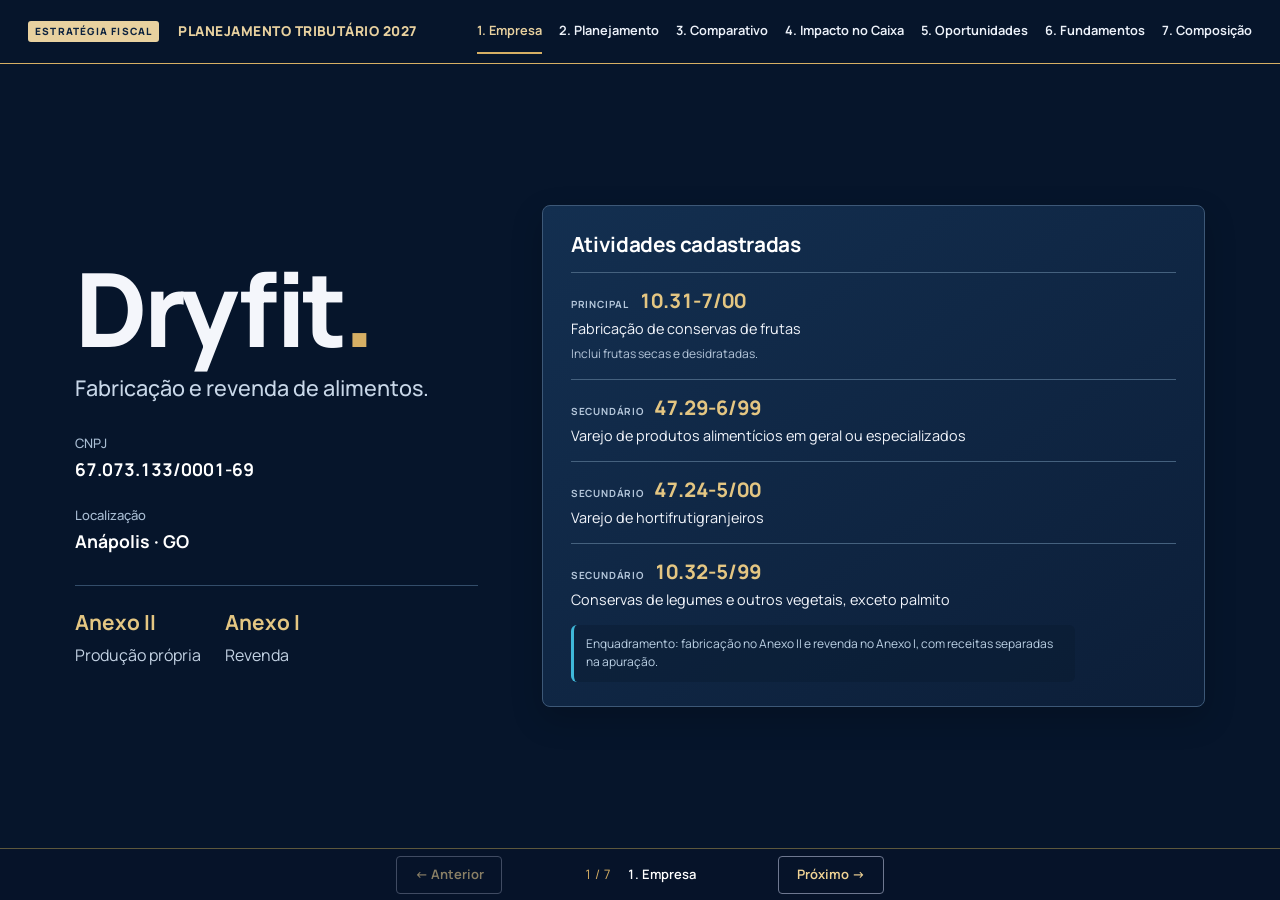
==== index.html @ 086f4b1a "docs: use executive language in Dryfit action plan" ====
<!doctype html>
<html lang="pt-BR">
<head>
<meta charset="utf-8">
<meta name="viewport" content="width=device-width,initial-scale=1">
<meta name="theme-color" content="#081a34">
<link rel="icon" href="data:image/svg+xml,%3Csvg xmlns='http://www.w3.org/2000/svg' viewBox='0 0 32 32'%3E%3Crect width='32' height='32' rx='6' fill='%23081a34'/%3E%3Ctext x='7' y='24' fill='%23dfbb69' font-size='25'%3ED%3C/text%3E%3C/svg%3E">
<title>Planejamento Tributário 2027 · Apresentação Executiva Dryfit</title>
<link rel="stylesheet" href="./assets/css/painel_tributario.css">
<link rel="stylesheet" href="./assets/css/client_final.css">
<script src="./assets/js/three.global.js" defer></script><script src="./assets/js/painel_tributario.js" defer></script><script src="./assets/js/meeting_chart_3d.js" defer></script><script src="./assets/js/client_final.js" defer></script>
</head>
<body data-slide="empresa">

<header class="masthead">
  <a class="brand" href="#empresa">
    <span class="brand-badge">ESTRATÉGIA FISCAL</span>
    <span class="brand-name">PLANEJAMENTO TRIBUTÁRIO 2027</span>
  </a>
  <nav class="section-nav" aria-label="Navegação da apresentação">
    <a href="#empresa" aria-current="page">1. Empresa</a>
    <a href="#atuacao">2. Planejamento</a>
    <a href="#tributacao">3. Comparativo</a>
    <a href="#alternativas">4. Impacto no Caixa</a>
    <a href="#oportunidades">5. Oportunidades</a>
    <a href="#legislacao">6. Fundamentos</a>
    <a href="#tributos">7. Composição</a>
  </nav>
</header>

<main class="page-width">

  <!-- SLIDE 1: EMPRESA E CNAES -->
  <section id="empresa" class="presentation-slide company-slide" data-slide><div class="company-identity"><h1 class="companywordmark">Dryfit<span>.</span></h1><p class="company-description">Fabricação e revenda de alimentos.</p><div class="company-data"><div><span>CNPJ</span><strong>67.073.133/0001-69</strong></div><div><span>Localização</span><strong>Anápolis · GO</strong></div></div><div class="company-annexes"><div><strong>Anexo II</strong><span>Produção própria</span></div><div><strong>Anexo I</strong><span>Revenda</span></div></div></div><div class="company-cnae"><h2>Atividades cadastradas</h2><div class="registered-cnae"><span>PRINCIPAL</span><strong>10.31-7/00</strong><p>Fabricação de conservas de frutas</p><small>Inclui frutas secas e desidratadas.</small></div><div class="registered-cnae"><span>SECUNDÁRIO</span><strong>47.29-6/99</strong><p>Varejo de produtos alimentícios em geral ou especializados</p></div><div class="registered-cnae"><span>SECUNDÁRIO</span><strong>47.24-5/00</strong><p>Varejo de hortifrutigranjeiros</p></div><div class="registered-cnae"><span>SECUNDÁRIO</span><strong>10.32-5/99</strong><p>Conservas de legumes e outros vegetais, exceto palmito</p></div><p class="cnae-note">Enquadramento: fabricação no Anexo II e revenda no Anexo I, com receitas separadas na apuração.</p></div></section>

  <!-- SLIDE 2: ESTRATÉGIA E PLANO DE AÇÃO -->
  <section id="atuacao" data-slide class="presentation-slide section-block" hidden>
    <div class="section-heading">
      <h2>Plano tributário da Dryfit para 2027</h2>
      <p><strong>Simples tradicional: regime definido para a Dryfit.</strong> Menor saída de caixa no cenário atual, com os impostos pagos em uma única guia.</p>
    </div>
    <div class="work-plan">
      <article>
        <span class="step-num">ETAPA 1</span>
        <h3>Cadastro fiscal dos produtos</h3>
        <p>Configurar os produtos por <strong>NCM, composição e origem</strong>. Distinguir produção própria e revenda para aplicar a tributação correspondente a cada operação.</p>
      </article>

      <article>
        <span class="step-num">ETAPA 2</span>
        <h3>Documentação e apuração</h3>
        <p>Emitir <strong>notas fiscais de entrada e saída</strong>, conferir receitas e apurar os impostos no Simples tradicional, com fabricação e revenda tratadas separadamente.</p>
      </article>

      <article>
        <span class="step-num">ETAPA 3</span>
        <h3>Benefício na produção própria</h3>
        <p>Aplicar a <strong>isenção de DIFAL</strong> às aquisições interestaduais de matérias-primas destinadas à produção própria.</p>
      </article>
    </div>
    <div class="plan-forecast" aria-label="Referência de recolhimento para 2027">
      <div><span>Receita mensal de referência</span><strong id="planRevenue">R$ 3.000,00</strong></div>
      <div><span>Imposto mensal da revenda</span><strong id="planRetail">R$ 120,00</strong></div>
      <div><span>Imposto mensal da produção</span><strong id="planProduction">R$ 135,00</strong></div>
    </div>
  </section>

  <!-- SLIDE 3: COMPARATIVO DE RECOLHIMENTO -->
  <div class="page-title" hidden>
    <h1>Quanto a empresa recolhe por mês</h1>
    <p>Planejamento 2027 · fabricação e revenda · Anápolis / GO</p>
    <div class="company-meta">
      <span>CNPJ 67.073.133/0001-69</span>
      <span id="annexContext">Produção própria · Anexo II</span>
      <span>Revenda Varejo: Anexo I (4,00%)</span>
    </div>
  </div>

  <section id="tributacao" data-slide class="presentation-slide decision-stage" aria-label="Comparativo executivo de tributos" hidden>
    <aside class="controls">
      <div class="field">
        <label for="monthly">Receita mensal de referência</label>
        <output class="control-value" id="monthValue" for="monthly">R$ 3.000,00</output>
        <input id="monthly" type="range" min="3000" max="20000" step="500" value="3000">
        <div class="range-labels"><span>R$ 3 mil</span><span>R$ 15 mil</span><span>R$ 20 mil</span></div>
      </div>

      <div class="field activity-choice">
        <span class="field-label">Atividade da receita</span>
        <div class="segmented" role="group" aria-label="Enquadramento da mercadoria">
          <button type="button" id="activityAnnex2" aria-pressed="true">Produção própria · II</button>
          <button type="button" id="activityAnnex1" aria-pressed="false">Revenda · I</button>
        </div>
        <p class="hint" id="activityHint">Produção própria no CNAE 1031-7/00 (4,5%). Revenda com CNAEs de comércio · Anexo I.</p>
      </div>

      <div class="field product-choice">
        <span class="field-label">Frutas secas elegíveis</span>
        <div class="product-benefit-fixed"><strong>Redução de 60%</strong><span>Aplicada ao IBS/CBS por fora</span></div>
        <div class="segmented" role="group" aria-label="Tratamento fiscal dos produtos na reforma tributária" hidden>
          <button type="button" id="standardProduct" aria-pressed="false">Geral (11,3%)</button>
          <button type="button" id="foodProduct" aria-pressed="true">Redução 60%</button>
          <button type="button" id="zeroProduct" aria-pressed="false">Alíquota zero</button>
        </div>
        <p class="benefit-scope">Tratamento das frutas secas no cenário com IBS/CBS por fora.</p>
      </div>

      <button type="button" id="productsToggle" class="products-button" aria-haspopup="dialog">Produtos e NCMs analisados</button>

      <details class="history">
        <summary>Ajustar base acumulada (RBT12)</summary>
        <div class="segmented" role="group" aria-label="Base da receita acumulada">
          <button type="button" id="stable" aria-pressed="true">Receita constante</button>
          <button type="button" id="custom" aria-pressed="false">Informar RBT12</button>
        </div>
        <div id="rbtWrap" class="field" hidden>
          <label for="rbt">Receita acumulada em 12 meses</label>
          <output class="control-value" id="rbtValue" for="rbt">R$ 36.000,00</output>
          <input id="rbt" type="range" min="1000" max="360000" step="1000" value="36000">
        </div>
      </details>

      <button type="button" id="reset" class="reset-button">Voltar ao cenário inicial</button>
      <div id="inputError" role="alert" hidden></div>
    </aside>

    <div class="comparison-stage">
      <div class="comparison-heading">
        <h2>Simples tradicional e IBS/CBS por fora</h2>
        <div class="chart-credit-control">
          <label for="productCredit">Crédito estimado de IBS/CBS <output id="productCreditValue" for="productCredit" aria-live="polite">0%</output></label>
          <input id="productCredit" type="range" min="0" max="100" step="1" value="0" aria-describedby="productCreditHint">
          <span id="productCreditHint" class="credit-help">Parcela dos débitos coberta por créditos de entrada. Crédito exige nota idônea e liberação fiscal.</span>
        </div>
      </div>

      <!-- Comparação com composição do recolhimento por fora. -->
      <figure class="chart3d" aria-label="Comparação visual dos totais mensais com crédito estimado"><div class="columns"><div class="column-group integral"><div class="column-label"><h3>Simples tradicional</h3></div><div class="bar-space"><div class="tax-column" id="fullBar" style="--bar-height:139.45"><div class="column-total"><strong id="fullTotal">R$ 135,00</strong><span>/ mês</span><span class="column-rate" id="fullRate">4,50%</span></div></div></div><p class="chart-legend">DAS <strong id="fullDASshare">R$ 135,00</strong></p></div><div class="column-group external"><div class="column-label"><h3>IBS/CBS por fora</h3></div><div class="bar-space"><div class="tax-column" id="hybridBar" style="--bar-height:260"><div class="column-total"><strong id="hybridTotal">R$ 251,70</strong><span>/ mês</span><span class="column-rate" id="hybridRate">8,39%</span></div></div></div><p class="chart-legend"><span>DAS remanescente <strong id="hybridBase">R$ 116,10</strong></span><span>IBS/CBS líquido <strong id="hybridRegular">R$ 135,60</strong></span><span>Créditos estimados <strong id="productCreditAmount">R$ 0,00</strong></span></p></div></div><div class="chart-floor" aria-hidden="true"></div><figcaption class="estimate-note" id="scenarioLabel">Estimativa · créditos estimados: 0% · benefício só por fora</figcaption></figure>

      <div class="decision-message">
        <h3 id="decisionTitle">Impacto direto no caixa</h3>
        <p id="decisionText">Comparação de recolhimento sob os mesmos parâmetros de receita.</p>
        <strong id="monthlyGap">Diferença no pagamento: +R$ 116,70 / mês</strong>
      </div>

      <div class="tax-detail">
        <div>
          <span>CBS líquida</span>
          <strong id="cbsApplied">4,48%</strong>
          <small id="cbsAmount">R$ 134,40 / mês</small>
        </div>
        <div>
          <span>IBS líquida</span>
          <strong id="ibsApplied">0,04%</strong>
          <small id="ibsAmount">R$ 1,20 / mês</small>
        </div>
        <div>
          <span>Produto no híbrido</span>
          <strong id="reductionValue">Redução de 60%</strong>
          <small id="benefitProductHint">Frutas secas sem adição de açúcar</small>
        </div>
      </div>
      <p class="estimate-note">O controle simula créditos somente no IBS/CBS do regime regular; ele não altera o DAS do Simples tradicional.</p>
    </div>
  </section>

  <p id="statusText" class="sr-only" role="status" aria-live="polite"></p>

  <!-- SLIDE 4: IMPACTO NO CAIXA -->
  <section id="alternativas" data-slide class="presentation-slide section-block" hidden>
    <div class="section-heading">
      <h2>Efeito mensal no caixa</h2>
      <p><span id="comparisonScenario">Produção · Anexo II · Redução de 60%</span><br>Créditos conforme o percentual selecionado no comparativo.</p>
    </div>
    <div class="table-scroll" tabindex="0" role="region" aria-label="Tabela de faturamento e desembolso">
      <table class="comparison-table">
        <thead>
          <tr>
            <th scope="col">Receita Mensal</th>
            <th scope="col">Simples tradicional</th>
            <th scope="col">IBS/CBS por Fora</th>
            <th scope="col">Diferença Mensal</th>
            <th scope="col">Alíquota Efetiva Integral</th>
            <th scope="col">Alíquota Efetiva por Fora</th>
          </tr>
        </thead>
        <tbody id="comparisonRows"></tbody>
      </table>
    </div>
    <div class="regime-grid">
      <article>
        <h3>B2C · venda ao consumidor final</h3>
        <p>O preço de venda e a margem consideram os tributos reunidos no DAS, conforme a atividade e a faixa de faturamento.</p>
      </article>
      <article>
        <h3>B2B · venda a empresas</h3>
        <p>Clientes no regime regular <strong>podem aproveitar crédito de IBS/CBS nas compras da Dryfit</strong>, limitado ao valor desses tributos devido no Simples. LC 214/2025, art. 47, § 9º, II.</p>
      </article>
      <article>
        <h3>Documentos e recebimentos</h3>
        <p>As notas de compra e venda sustentam o cálculo dos impostos. O acompanhamento dos pagamentos mantém o controle do caixa.</p>
      </article>
    </div>
  </section>

  <!-- SLIDE 5: OPORTUNIDADES -->
  <section id="oportunidades" data-slide class="presentation-slide section-block" hidden>
    <div class="section-heading"><h2>Oportunidades na reforma tributária</h2><p>Redução de 60%, alíquota zero e créditos de IBS/CBS por produto.</p></div>
    <div class="opportunity-list">
      <article><div><h3>Maçã, damasco e ameixa secos</h3><span class="status">Redução de 60% · IBS/CBS</span></div><p>NCM 0813.30.00, 0813.10.00 e 0813.20.10/20, sem açúcar ou edulcorantes. No cenário regular de 2027: <strong>CBS estimada de 4,48% + IBS de 0,04%</strong>. Fundamento: Anexo VII, item 14.</p></article>
      <article><div><h3>Coco dessecado</h3><span class="status">Alíquota zero · IBS/CBS</span></div><p>NCM 0801.11.00: <strong>CBS de 0% + IBS de 0%</strong> no regime regular, pela previsão do Anexo XV, item 6. O DAS remanescente é devido no modelo por fora.</p></article>
      <article><div><h3>Créditos nas compras</h3><span class="status">Regime regular · notas fiscais</span></div><p>As notas fiscais das compras comprovam os créditos que podem reduzir IBS/CBS no regime regular, conforme as regras de aproveitamento.</p></article>
      <article><div><h3>Aplicação ao planejamento</h3><span class="status">Simples tradicional · decisão atual</span></div><p>As oportunidades acima estão demonstradas no comparativo com IBS/CBS por fora. As frutas secas e o coco analisados não têm monofasia de IBS/CBS. <strong>A Dryfit seguirá no Simples tradicional.</strong></p></article>
    </div>
    <button type="button" class="source-button" data-open-products>Consultar produtos e enquadramento</button>
  </section>

  <!-- SLIDE 6: FUNDAMENTO LEGAL -->
  <section id="legislacao" class="presentation-slide section-block legal-slide" data-slide hidden>
    <div class="section-heading"><h2>Fundamentos do planejamento</h2><p>Legislação e orientações oficiais consultadas em 12/11/2026.</p></div>
    <div class="legal-grid">
      <article><span class="law-label">Regime definido</span><h3>Simples tradicional</h3><p>Produção própria no Anexo II e revenda no Anexo I. Receitas segregadas e faixa determinada pelo faturamento acumulado.</p><strong>Recolhimento unificado no DAS</strong><a href="https://legis.senado.gov.br/norma/40180341/publicacao/40181429" target="_blank" rel="noopener noreferrer">LC 123/2006 e LC 214/2025 · art. 41</a></article>
      <article><span class="law-label">IBS/CBS por produto</span><h3>Frutas secas e coco dessecado</h3><p>Redução de 60% para frutas secas elegíveis e alíquota zero para coco dessecado. Aplicação no regime regular de IBS/CBS.</p><strong>Benefícios por NCM e composição</strong><a href="https://legis.senado.gov.br/norma/40180341/publicacao/40180967" target="_blank" rel="noopener noreferrer">LC 214 · Anexo VII</a><a href="https://legis.senado.gov.br/norma/40180341/publicacao/40181038" target="_blank" rel="noopener noreferrer">LC 214 · Anexo XV</a></article>
      <article><span class="law-label">ICMS no Simples · Goiás</span><h3>Tributação das vendas</h3><p>A isenção geral de hortifrutícolas não é aplicável à parcela do ICMS no DAS. Os NCMs analisados não constam da lista vigente de ST por produto.</p><strong>Manter o ICMS no DAS</strong><a href="https://orientacaotributaria.economia.go.gov.br/spo-web/perguntasfrequentes/perguntafrequente/20872" target="_blank" rel="noopener noreferrer">Economia/GO · orientação 20872</a></article>
      <article><span class="law-label">Compras interestaduais · Goiás</span><h3>Dispensa e isenção do DIFAL-SN</h3><p>Dispensa na faixa de receita analisada. Isenção para matéria-prima empregada na fabricação, nos termos da norma estadual.</p><strong>Redução do custo de entrada</strong><a href="https://appasp.economia.go.gov.br/legislacao/arquivos/Rcte/Anexos/ANEXO_20_DA_APURACAO_E_DO_PAGAMENTO_DO_ICMS_DIFAL_SN.htm" target="_blank" rel="noopener noreferrer">RCTE/GO · Anexo XX, art. 2º, IV</a><a href="https://appasp.economia.go.gov.br/legislacao/arquivos/Decretos/D_10611.htm" target="_blank" rel="noopener noreferrer">Anexo IX · art. 6º, CXXIV</a></article>
    </div>
    <button type="button" id="legalToggle" class="source-button">Consultar parecer e memória de cálculo</button>
  </section>
<!-- SLIDE 7: COMPOSIÇÃO DOS TRIBUTOS -->
  <section id="tributos" class="presentation-slide section-block" data-slide hidden>
    <div class="section-heading">
      <h2>Composição dos Tributos</h2>
      <p><span id="taxTableActivityRef">Produção · Anexo II</span> · receita <span id="taxTableMonthRef">R$ 3.000,00</span>.</p>
    </div>
    <div class="table-scroll">
      <table class="tax-table">
        <thead>
          <tr>
            <th scope="col">Tributo</th>
            <th scope="col">Simples tradicional<br>Alíquota Efetiva</th>
            <th scope="col">Valor no DAS</th>
            <th scope="col">IBS/CBS por Fora<br>Alíquota Efetiva</th>
            <th scope="col">Valor Recolhido</th>
            <th scope="col">Forma de Recolhimento</th>
          </tr>
        </thead>
        <tbody id="taxRows"></tbody>
        <tfoot>
          <tr>
            <th>Total Mensal</th>
            <td id="taxFullRate"></td>
            <td id="taxFullAmount"></td>
            <td id="taxHybridRate"></td>
            <td id="taxHybridAmount"></td>
            <td>DAS único / DAS e apuração regular</td>
          </tr>
        </tfoot>
      </table>
    </div>
    <div class="tax-explanation">
      <p><strong>Simples tradicional:</strong> recolhimento dos tributos da atividade no DAS, com a composição prevista no anexo correspondente.</p>
      <p><strong>IBS/CBS por fora:</strong> DAS remanescente somado ao IBS/CBS após o tratamento do produto e os créditos selecionados.</p>
    </div>
  </section>

  </main>

<!-- DIALOGS -->
<dialog id="legalDialog" class="products-dialog" aria-labelledby="legalTitle">
  <div class="dialog-heading">
    <h2 id="legalTitle">Parecer técnico e memória de cálculo</h2>
    <button type="button" id="closeLegal">Fechar</button>
  </div>
  <div class="detail-content">
    <p>Simulação elaborada sob a legislação vigente (LC 123/2006 e LC 214/2025) para o ano de 2027.</p>
    <p><strong>Produção e revenda:</strong> Anexo II e Anexo I, respectivamente. Alíquotas iniciais 4,5% e 4%; a RBT12 total determina a faixa. O comparativo calcula cada atividade separadamente, com a mesma receita.</p>
    <p><strong>Benefício por produto:</strong> a redução de 60% e a alíquota zero da LC 214 são aplicadas somente aos débitos de IBS/CBS do regime regular por fora. Não reduzem o DAS integral. Fundamento: LC 214, art. 41, §§ 2º e 3º, e <a href="https://www.planalto.gov.br/ccivil_03/leis/lcp/lcp123.htm#art24" target="_blank" rel="noopener noreferrer">LC 123, art. 24, § 1º</a>.</p>
    <p><strong>Monofasia na atividade apresentada:</strong> frutas secas e coco não integram a lista de combustíveis do art. 172 da LC 214/2025. Portanto, não há redução por monofasia de IBS/CBS para esses produtos. NCM e composição definem o tratamento do produto.</p>
    <p><strong>Créditos no regime regular:</strong> exigem compra elegível e nota fiscal idônea. <strong>Mercadoria comprada sem nota fiscal idônea não gera crédito apropriável.</strong> O aproveitamento segue as condições de recolhimento ou compensação do tributo e as exceções previstas no art. 48. Fundamento: LC 214, arts. 47–48.</p>
    <p><strong>Simples tradicional:</strong> a Dryfit não apropria créditos de entrada de IBS/CBS no DAS. Nas suas vendas, o comprador PJ regular pode aproveitar crédito limitado ao IBS/CBS devido no Simples, conforme art. 47, § 9º, II.</p>
    <p><strong>ICMS em Goiás — vendas:</strong> para os NCMs 0813.10.00, 0813.20.10/20, 0813.30.00 e 0801.11.00, as operações usuais de fabricação e revenda analisadas não estão na lista vigente de substituição pelas operações posteriores por produto. RCTE/GO, Anexo VIII, art. 32 e Apêndice II. A antiga lista do Apêndice X vigorou até 30/06/2007 e não fundamenta o enquadramento atual. Cadeias especiais de franquia, marketing direto e operações com outros destinos seguem suas próprias regras.</p>
    <p><strong>ICMS em Goiás — DAS:</strong> a orientação oficial 20872 da Economia/GO informa que a isenção geral para hortifrutícolas não abrange as saídas próprias do optante pelo Simples. Os benefícios gerais não autorizam excluir ICMS do DAS da Dryfit. A análise mantém o componente estadual.</p>
    <p><strong>DIFAL-SN nas entradas:</strong> RCTE/GO, Anexo XX, art. 2º, IV: compras abrangidas pela norma são dispensadas quando a receita acumulada é de até 10% do sublimite aplicável, equivalentes a R$ 360 mil com sublimite de R$ 3,6 milhões. A faixa anualizada apresentada, de R$ 36 mil a R$ 240 mil, está dentro do limite. No início de atividade, aplica-se a regra proporcional do dispositivo. A dispensa não alcança automaticamente compras para uso, consumo ou ativo imobilizado.</p>
    <p><strong>Matéria-prima da fabricação:</strong> Anexo IX, art. 6º, CXXIV: aquisições interestaduais empregadas na fabricação de nova espécie de mercadoria têm isenção do diferencial, observadas as exclusões do próprio dispositivo. Quando houver DIFAL-SN devido nas operações abrangidas, os arts. 3º e 4º do Anexo XX autorizam o cálculo reduzido previsto na norma. O benefício das entradas não altera a composição do DAS das vendas.</p>
    <p><strong>Alíquotas estimadas:</strong> referência CBS de 11,3% estimada pelo TCU, com redução transitória de 0,1 ponto: CBS 11,2% + IBS 0,1%. Com redução de 60%: CBS 4,48% e IBS 0,04%. <a href="https://portal.tcu.gov.br/imprensa/noticias/tcu-calcula-aliquota-de-referencia-de-113-para-novo-tributo-sobre-consumo" target="_blank" rel="noopener noreferrer">Estimativa oficial do TCU</a>.</p>
    <p><strong>Base do comparativo:</strong> receita mensal usada como base ilustrativa dos débitos de IBS/CBS; o controle desconta o percentual estimado de créditos informado. No cenário atual de referência, o crédito é 0%. A apuração fiscal utiliza as bases e os créditos efetivamente comprovados.</p>
    <p><strong>Tabelas 2027–2028:</strong> <a href="https://legis.senado.gov.br/norma/40180341/publicacao/40181079" target="_blank" rel="noopener noreferrer">Anexo I</a> e <a href="https://legis.senado.gov.br/norma/40180341/publicacao/40181111" target="_blank" rel="noopener noreferrer">Anexo II</a>. O comparativo adota receita mensal constante para demonstrar o recolhimento de cada atividade; a regra de início de atividade considera a receita proporcional acumulada.</p>
    <p><strong>Prazo IBS/CBS em 2027:</strong> para o primeiro semestre, a Receita informou opção até 30/10/2026 e cancelamento entre 03/11 e 20/12/2026. O planejamento apresentado mantém IBS/CBS no recolhimento do Simples tradicional. <a href="https://www.gov.br/receitafederal/pt-br/assuntos/noticias/2026/setembro/simples-nacional-2027-entenda-os-novos-prazos-e-faca-sua-escolha-com-consciencia-e-tranquilidade/" target="_blank" rel="noopener noreferrer">Receita Federal · prazos de 2027</a>. A apresentação não formaliza opção tributária.</p>
  </div>
</dialog>

<dialog id="productsDialog" class="products-dialog" aria-labelledby="productsTitle">
  <div class="dialog-heading">
    <div>
      <h2 id="productsTitle">Produtos analisados e classificação fiscal</h2>
      <p>Produtos analisados · tratamentos de IBS/CBS no regime regular.</p>
    </div>
    <button type="button" id="closeProducts">Fechar</button>
  </div>
  <div id="productCatalog" class="product-catalog">
    <article>
      <div>
        <h3>Maçã Desidratada</h3>
        <p>NCM 0813.30.00 · Sem adição de açúcar</p>
      </div>
      <div>
        <span>Redução de 60%</span>
        <strong>CBS 4,48% · IBS 0,04%</strong>
      </div>
      <button type="button" data-benefit="reduced" data-product="Maçã seca sem açúcar">Ver no comparativo</button>
    </article>

    <article>
      <div>
        <h3>Damasco Seco</h3>
        <p>NCM 0813.10.00 · Sem adição de açúcar</p>
      </div>
      <div>
        <span>Redução de 60%</span>
        <strong>CBS 4,48% · IBS 0,04%</strong>
      </div>
      <button type="button" data-benefit="reduced" data-product="Damasco seco sem açúcar">Ver no comparativo</button>
    </article>

    <article>
      <div>
        <h3>Ameixa Seca</h3>
        <p>NCM 0813.20.10 com caroço / 0813.20.20 sem caroço</p>
      </div>
      <div>
        <span>Redução de 60%</span>
        <strong>CBS 4,48% · IBS 0,04%</strong>
      </div>
      <button type="button" data-benefit="reduced" data-product="Ameixa seca sem açúcar">Ver no comparativo</button>
    </article>

    <article class="zero-product">
      <div>
        <h3>Coco Dessecado</h3>
        <p>NCM 0801.11.00 · Sem edulcorantes</p>
      </div>
      <div>
        <span>Alíquota Zero Específica</span>
        <strong>CBS 0,00% · IBS 0,00%</strong>
      </div>
      <p class="zero-info">Alíquota zero de IBS e CBS.</p>
    </article>
  </div>

  <div class="product-conditions">
    <h3>Requisitos para a Redução de 60%:</h3>
    <ul>
      <li>Sem adição de açúcar ou outros edulcorantes; NCM e composição compatíveis com o item 14 do Anexo VII.</li>
      <li>Respeitar as exclusões de nozes, castanhas e frutas não regionais; misturas exigem análise de todos os componentes.</li>
      <li>Benefício na apuração regular de IBS/CBS, após opção pelo modelo por fora. O DAS integral não muda.</li>
    </ul>
  </div>
  <button type="button" id="applyFoodBenefit" class="apply-benefit">Aplicar Redução de 60%</button>
</dialog>

<div class="mobile-summary" aria-label="Resumo do comparativo">
  <div>
    <span>Simples tradicional</span>
    <strong id="mobileFull">R$ 135,00</strong>
  </div>
  <div>
    <span>IBS/CBS por Fora</span>
    <strong id="mobileHybrid">R$ 251,70</strong>
  </div>
</div>

<footer class="slide-controls">
  <button type="button" id="prevSlide" aria-label="Slide anterior">← Anterior</button>
  <div class="slide-indicator">
    <span id="slideCount">1 / 7</span>
    <strong id="slideTitle">1. Empresa</strong>
  </div>
  <button type="button" id="nextSlide" aria-label="Próximo slide">Próximo →</button>
</footer>

</body>
</html>
---- assets/css/painel_tributario.css ----
@layer reset, base, components, responsive, print;

@layer reset {
  *, *::before, *::after { box-sizing: border-box; }
  html { scroll-behavior: smooth; }
  body, h1, h2, h3, p, figure, fieldset, dl, dd, ol { margin: 0; }
  button, input, select { font: inherit; }
  button { color: inherit; }
  [hidden] { display: none !important; }
}

@layer base {
  :root {
    color-scheme: light;
    --page: #f4f6f8;
    --paper: #fff;
    --paper-warm: #fbfaf6;
    --ink: #14263d;
    --muted: #526276;
    --line: #dce2e9;
    --soft: #edf1f5;
    --navy: #081a34;
    --navy-deep: #06152b;
    --navy-raised: #102746;
    --navy-line: #29425f;
    --on-navy: #f5f6f7;
    --on-navy-muted: #c4cfda;
    --gold: #d6af64;
    --gold-soft: #e8d19f;
    --blue: #64bad2;
    --blue-deep: #367f9e;
    --success: #2b755d;
    --success-soft: #e7f1eb;
    --warning: #995323;
    --warning-soft: #fbf0df;
    --error: #a1262d;
    --error-soft: #fff0f0;
    --focus: #2b718c;
    --radius: 14px;
    font-family: "Segoe UI Variable", "Aptos", Inter, system-ui, sans-serif;
    color: var(--ink);
    background: var(--page);
    font-size: 16px;
    font-synthesis: none;
    text-rendering: optimizeLegibility;
  }

  body { min-width: 320px; line-height: 1.55; -webkit-font-smoothing: antialiased; }
  ::selection { color: var(--navy); background: var(--gold-soft); }
  a { color: #1b6385; text-underline-offset: .2em; text-decoration-thickness: 1px; }
  a:hover { text-decoration-thickness: 2px; }
  button, select, summary { cursor: pointer; }
  button { touch-action: manipulation; }
  input, select, output, strong, td, dd { font-variant-numeric: tabular-nums; }
  input { caret-color: var(--navy); }
  button:disabled, input:disabled { opacity: .56; cursor: not-allowed; }
  :focus-visible { outline: 3px solid var(--focus); outline-offset: 3px; }

  h1 { font-size: 2.25rem; line-height: 1.12; font-weight: 680; letter-spacing: -.03em; }
  h2 { font-size: 1.25rem; line-height: 1.3; font-weight: 680; letter-spacing: -.018em; }
  h3 { font-size: 1rem; line-height: 1.35; font-weight: 660; letter-spacing: -.01em; }
  p { max-width: 72ch; }
  .page-width { width: min(1320px, calc(100% - 64px)); margin-inline: auto; }
  .hint { color: var(--muted); font-size: .8125rem; line-height: 1.55; }
  .sr-only { position: absolute; width: 1px; height: 1px; padding: 0; margin: -1px; overflow: hidden; clip: rect(0,0,0,0); white-space: nowrap; border: 0; }
  .skip { position: absolute; z-index: 30; top: -80px; left: 20px; padding: 12px 16px; background: var(--paper); color: var(--navy); border: 1px solid var(--line); border-radius: 6px; }
  .skip:focus { top: 12px; }
}

@layer components {
  .masthead { display: flex; align-items: center; justify-content: space-between; gap: 22px; min-height: 68px; border-bottom: 1px solid var(--line); }
  .brand { display: flex; align-items: center; gap: 11px; min-width: 0; color: var(--navy); }
  .brand-symbol { width: 30px; height: 30px; flex: none; stroke: #a77b2e; stroke-width: 1.8; fill: none; }
  .brand-name { font-size: .875rem; font-weight: 680; letter-spacing: .005em; }
  .header-actions { display: flex; align-items: center; gap: 14px; }
  .header-actions button { min-height: 44px; padding: 9px 15px; border: 1px solid #c7d1dc; border-radius: 6px; background: var(--paper); color: var(--navy); font-size: .8125rem; font-weight: 620; }
  .header-actions button:hover { border-color: #a77b2e; background: #fbf8f0; }

  .section-nav { display: flex; align-items: center; gap: 27px; min-height: 48px; border-bottom: 1px solid var(--line); overflow-x: auto; scrollbar-width: none; }
  .section-nav::-webkit-scrollbar { display: none; }
  .section-nav a { display: inline-flex; align-items: center; min-height: 44px; flex: none; color: #43566e; text-decoration: none; font-size: .8125rem; font-weight: 580; }
  .section-nav a:hover { color: #8a6322; }

  .page-title { padding-block: clamp(25px, 3.5vw, 42px) clamp(24px, 3vw, 36px); }
  .page-title h1 { color: var(--navy); }
  .page-title>p { margin-top: 8px; color: var(--muted); font-size: .9375rem; }
  .company-meta { display: flex; flex-wrap: wrap; gap: 8px 18px; margin-top: 14px; color: #43566e; font-size: .8125rem; }
  .company-meta>*+* { position: relative; }
  .company-meta>*+*::before { content: ""; position: absolute; left: -10px; top: .4em; width: 1px; height: .9em; background: #b9c3ce; }

  .decision-stage { display: grid; grid-template-columns: minmax(285px, .76fr) minmax(0, 1.64fr); align-items: stretch; overflow: hidden; border: 1px solid #c8d1dc; border-radius: var(--radius); background: var(--navy); box-shadow: 0 14px 38px #10274412; }
  .controls { min-width: 0; padding: clamp(22px, 2.4vw, 32px); background: var(--paper-warm); border-right: 1px solid var(--line); }
  .controls h2 { margin-bottom: 23px; color: var(--navy); }
  .field { min-width: 0; }
  .field+.field { margin-top: 23px; }
  .field label { display: flex; align-items: baseline; justify-content: space-between; gap: 10px; margin-bottom: 5px; color: #34455a; font-size: .8125rem; font-weight: 640; }
  .control-value { display: block; color: var(--navy); font-size: 1.75rem; font-weight: 690; line-height: 1.16; letter-spacing: -.025em; }
  .control-value output { color: inherit; }
  .range-labels { display: flex; justify-content: space-between; gap: 12px; color: #5b6a7d; font-size: .75rem; line-height: 1.35; }
  .field .hint { margin-top: 5px; }

  input[type="range"] { --range-color: #a47a2e; display: block; width: 100%; min-width: 0; min-height: 44px; margin: 7px 0 0; padding: 0; appearance: none; background: transparent; accent-color: var(--range-color); cursor: pointer; touch-action: pan-y; }
  input[type="range"]::-webkit-slider-runnable-track { height: 5px; border: 0; border-radius: 99px; background: #d7dde2; }
  input[type="range"]::-webkit-slider-thumb { width: 19px; height: 19px; margin-top: -7px; appearance: none; border: 3px solid #fff; border-radius: 50%; background: var(--range-color); box-shadow: 0 0 0 1px var(--range-color), 0 2px 5px #081a3426; }
  input[type="range"]::-moz-range-track { height: 5px; border: 0; border-radius: 99px; background: #d7dde2; }
  input[type="range"]::-moz-range-progress { height: 5px; border-radius: 99px; background: var(--range-color); }
  input[type="range"]::-moz-range-thumb { width: 13px; height: 13px; border: 3px solid #fff; border-radius: 50%; background: var(--range-color); box-shadow: 0 0 0 1px var(--range-color), 0 2px 5px #081a3426; }
  input[type="range"]:focus-visible { outline: 0; }
  input[type="range"]:focus-visible::-webkit-slider-thumb { box-shadow: 0 0 0 4px #2b718c36, 0 0 0 6px var(--focus); }
  input[type="range"]:focus-visible::-moz-range-thumb { box-shadow: 0 0 0 4px #2b718c36, 0 0 0 6px var(--focus); }

  .segmented { display: grid; grid-template-columns: 1fr 1fr; gap: 4px; margin-top: 8px; padding: 4px; border: 1px solid #d7dde3; border-radius: 7px; background: #eef1f4; }
  .segmented button, .product-choice button { min-width: 0; min-height: 44px; padding: 8px 9px; border: 1px solid transparent; border-radius: 5px; background: transparent; color: #536378; text-align: center; font-size: .75rem; line-height: 1.35; font-weight: 560; }
  .segmented button:hover, .product-choice button:hover { color: var(--navy); background: #f9fafb; }
  .segmented button[aria-pressed="true"], .product-choice button[aria-pressed="true"] { border-color: #d3c194; background: #fffdf8; color: #684d1c; font-weight: 680; box-shadow: 0 1px 3px #081a3414; }
  #rbtWrap { margin-top: 18px; }
  .product-choice { display: grid; grid-template-columns: 1fr 1fr; gap: 7px; margin-top: 20px; padding-top: 17px; border-top: 1px solid #dce2e4; }
  .product-choice button { border-color: #d7dde3; background: #fff; }
  .product-choice button[aria-pressed="true"] { border-color: #b99b5e; background: #fbf8f0; }
  .controls .hint { color: #566578; }
  .controls .field>.hint { margin-top: 5px; }
  .input-error { margin-top: 13px; padding: 10px 12px; border: 1px solid #e7b7b7; border-radius: 6px; color: var(--error); background: var(--error-soft); font-size: .8125rem; }

  .comparison-stage { min-width: 0; padding: clamp(24px, 3.4vw, 44px); color: var(--on-navy); background: var(--navy); }
  .comparison-stage :focus-visible { outline-color: var(--gold-soft); }
  .comparison-heading { display: flex; align-items: end; justify-content: space-between; gap: 20px; padding-bottom: 17px; border-bottom: 1px solid var(--navy-line); }
  .comparison-heading h2 { color: var(--on-navy); font-size: 1.25rem; }
  .comparison-heading p { margin-top: 5px; color: var(--on-navy-muted); font-size: .8125rem; }
  .chart-credit-control { display: grid; width: min(100%, 250px); flex: 0 0 auto; gap: 2px; padding: 6px 10px; border: 1px solid #39516b; border-radius: 6px; background: #0b2039; }
  .chart-credit-control label { display: flex; align-items: center; justify-content: space-between; gap: 8px; margin: 0; color: var(--on-navy); font-size: .75rem; font-weight: 640; }
  .chart-credit-control output { color: var(--gold-soft); font-size: .875rem; font-weight: 750; font-variant-numeric: tabular-nums; }
  .chart-credit-control input[type="range"] { --range-color: var(--gold); min-height: 28px; margin: 0; }
  .chart-credit-control input[type="range"]::-webkit-slider-runnable-track { background: #52677f; }
  .credit-help { color: #c3d0d9; font-size: .68rem; line-height: 1.35; }

  .chart3d { padding-top: 24px; }
  .columns { display: grid; grid-template-columns: repeat(2, minmax(0, 1fr)); align-items: end; gap: clamp(28px, 7vw, 76px); min-height: 360px; padding: 0 clamp(10px, 5vw, 56px); }
  .column-group { display: grid; grid-template-rows: auto auto auto 1fr; align-items: end; justify-items: center; min-width: 0; height: 100%; }
  .column-label { width: 100%; min-height: 42px; color: var(--on-navy); text-align: center; }
  .column-label h3 { font-size: .875rem; font-weight: 620; }
  .column-total { display: block; margin-top: 3px; color: var(--gold-soft); font-size: 1.25rem; line-height: 1.25; font-weight: 690; letter-spacing: -.015em; text-align: center; }
  .column-rate { display: block; margin-top: 3px; color: var(--on-navy-muted); font-size: .75rem; text-align: center; }
  .bar-space { position: relative; display: flex; align-items: end; justify-content: center; width: 100%; height: 292px; margin-top: 14px; }
  .tax-column { position: relative; z-index: 1; display: flex; flex-direction: column; justify-content: flex-start; width: clamp(62px, 8vw, 92px); height: calc(var(--bar-height, 220) * 1px); max-height: 280px; min-height: 18px; overflow: visible; border: 1px solid #ffffff1f; background: #347d96; transform: translateX(-7px); transform-origin: bottom center; }
  .column-group.integral .tax-column { background: #347d96; }
  .column-group.external .tax-column { background: #ae8745; }
  .bar-segment { display: block; flex: 0 0 auto; width: 100%; min-height: 0; }
  .bar-segment.base { height: var(--das-height, 0%); background: var(--blue); }
  .bar-segment.regular { height: var(--regular-height, 0%); background: var(--gold); }
  .column-group.external .bar-segment.base { background: #77bfd0; }
  .column-group.external .bar-segment.regular { background: #d6af64; }
  .tax-column::before, .tax-column::after { position: absolute; z-index: -1; content: ""; pointer-events: none; }
  .tax-column::before { inset: -8px 0 auto 0; height: 8px; clip-path: polygon(0 100%, 9px 0, 100% 0, calc(100% - 9px) 100%); background: #9ad2df; }
  .tax-column::after { top: 0; right: -14px; width: 14px; height: 100%; clip-path: polygon(0 0, 100% 8px, 100% 100%, 0 calc(100% - 8px)); background: #225970; }
  .column-group.external .tax-column::before { background: #e8d19f; }
  .column-group.external .tax-column::after { background: #806432; }
  .chart-floor { width: 100%; height: 1px; margin-top: -1px; background: #6d8094; }
  .chart-legend { display: flex; flex-wrap: wrap; justify-content: center; gap: 9px 22px; margin-top: 20px; color: var(--on-navy-muted); font-size: .75rem; }
  .chart-legend>* { display: inline-flex; align-items: center; gap: 7px; }
  .chart-legend i { width: 9px; height: 9px; border-radius: 2px; background: var(--blue); }
  .chart-legend .regular-key i { background: var(--gold); }

  .decision-message { display: grid; grid-template-columns: minmax(0, 1fr) auto; align-items: center; gap: 20px; margin-top: 26px; padding: 19px 0 2px; border-top: 1px solid var(--navy-line); }
  .decision-message h3 { color: var(--gold-soft); font-size: .9375rem; }
  .decision-message p { margin-top: 5px; color: var(--on-navy-muted); font-size: .8125rem; }
  .breakeven { display: grid; gap: 3px; justify-items: end; padding-left: 20px; border-left: 1px solid var(--navy-line); text-align: right; }
  .breakeven span { color: var(--on-navy-muted); font-size: .75rem; }
  .breakeven strong { color: var(--gold-soft); font-size: 1.25rem; line-height: 1.2; }
  .estimate-note { margin-top: 16px; color: #c3d0d9; font-size: .75rem; }

  section#alternativas, section#oportunidades, section#atuacao { scroll-margin-top: 20px; }
  #alternativas { padding-top: clamp(40px, 6vw, 70px); }
  .section-heading { display: flex; align-items: end; justify-content: space-between; gap: 24px; margin-bottom: 17px; }
  .section-heading h2 { color: var(--navy); font-size: 1.4rem; }
  .section-heading p { max-width: 48ch; color: var(--muted); font-size: .875rem; }
  .table-scroll { overflow-x: auto; border: 1px solid var(--line); border-radius: 8px; background: var(--paper); scrollbar-color: #8b9aaa #e9edf1; scrollbar-width: thin; }
  table { width: 100%; min-width: 650px; border-collapse: collapse; background: var(--paper); font-size: .8125rem; }
  th, td { padding: 13px 15px; border-bottom: 1px solid #e5e9ed; text-align: left; vertical-align: top; }
  thead th { color: #4e5f73; background: #f1f3f5; font-size: .75rem; font-weight: 660; letter-spacing: .025em; white-space: nowrap; }
  tbody tr:last-child th, tbody tr:last-child td { border-bottom: 0; }
  tbody th { color: var(--navy); font-weight: 660; }
  tbody tr:hover { background: #f8f9fa; }
  .table-scroll:focus-visible { outline-offset: 2px; }
  .section-heading+.table-scroll { margin-top: 4px; }
  #alternativas>.hint { margin-top: 10px; }

  .regime-grid { display: grid; grid-template-columns: repeat(3, minmax(0, 1fr)); gap: 0 28px; margin-top: 27px; border-top: 1px solid #cfd7df; }
  .regime-grid article { min-width: 0; padding: 20px 0 16px; border-bottom: 1px solid #dfe4e9; }
  .regime-grid h3 { color: var(--navy); font-size: .9375rem; }
  .regime-grid p { margin-top: 7px; color: #4d5d71; font-size: .8125rem; line-height: 1.55; }
  .regime-grid .status { display: inline-flex; margin-top: 10px; color: #315f50; font-size: .75rem; font-weight: 640; }
  .regime-grid .status::before { content: ""; width: 7px; height: 7px; margin: .42em 7px 0 0; flex: none; border-radius: 50%; background: #5c9677; }
  .regime-grid .status.caution { color: #845823; }
  .regime-grid .status.caution::before { background: var(--gold); }

  #oportunidades { padding-top: clamp(40px, 6vw, 68px); }
  .opportunity-list { border-top: 1px solid #cfd7df; }
  .opportunity-list article { display: grid; grid-template-columns: 32px minmax(0, 1fr); gap: 12px; padding: 19px 0; border-bottom: 1px solid #dfe4e9; }
  .opportunity-number { padding-top: 1px; color: #9b762f; font-size: .75rem; font-weight: 680; font-variant-numeric: tabular-nums; }
  .opportunity-list h3 { color: var(--navy); }
  .opportunity-list p { margin-top: 5px; color: #4d5d71; font-size: .875rem; }
  .opportunity-list .status { display: inline-flex; align-items: center; min-height: 25px; margin-top: 8px; padding: 2px 8px; border: 1px solid #d4dfd8; border-radius: 4px; color: #315f50; background: #f2f7f3; font-size: .75rem; font-weight: 620; }
  .opportunity-list .status.caution { border-color: #e5d5b2; color: #79571d; background: #fbf8f0; }

  #atuacao { padding-top: clamp(40px, 6vw, 68px); }
  .work-plan { display: grid; grid-template-columns: repeat(3, minmax(0, 1fr)); gap: 26px; margin-top: 18px; padding-top: 20px; border-top: 1px solid #cfd7df; }
  .work-plan article { min-width: 0; }
  .work-plan h3 { color: var(--navy); }
  .work-plan p { margin-top: 6px; color: #4d5d71; font-size: .8125rem; }
  .closing-line { margin-top: 28px; padding: 15px 0; border-top: 1px solid #cfd7df; border-bottom: 1px solid #cfd7df; color: var(--navy); font-size: 1rem; font-weight: 650; }

  .technical-notes { margin-top: 22px; border-top: 1px solid #cfd7df; }
  .technical-notes details { border-bottom: 1px solid #dfe4e9; }
  .technical-notes summary { display: flex; align-items: center; justify-content: space-between; gap: 18px; min-height: 56px; padding-block: 14px; color: #273a52; font-size: .875rem; font-weight: 620; list-style: none; cursor: pointer; }
  .technical-notes summary::-webkit-details-marker { display: none; }
  .technical-notes summary::after { content: "+"; color: #906a28; font-size: 1.25rem; font-weight: 400; }
  .technical-notes details[open] summary::after { content: "−"; }
  .technical-notes summary:hover { color: #8a6322; }
  .detail-content { max-width: 80ch; padding: 0 0 20px; color: #43546a; font-size: .875rem; }
  .detail-content p+p, .detail-content ul+p { margin-top: 10px; }
  .detail-content ul, .detail-content ol { padding-left: 21px; }
  .detail-content li+li { margin-top: 6px; }
  .foot { display: flex; justify-content: space-between; gap: 18px; margin-top: 30px; padding-block: 19px 28px; border-top: 1px solid var(--line); color: var(--muted); font-size: .8125rem; }

  .presenter-notes:not([hidden]) { position: fixed; z-index: 20; inset: 0 0 0 auto; display: block; width: min(440px, 100vw); overflow-y: auto; padding: 28px; border-left: 1px solid #b5c1ce; background: var(--paper-warm); box-shadow: -18px 0 54px #081a342c; }
  .presenter-notes button#closeNotes { display: inline-flex; align-items: center; justify-content: center; min-width: 44px; min-height: 44px; margin-bottom: 22px; padding: 8px 13px; border: 1px solid #c7d1dc; border-radius: 6px; color: var(--navy); background: var(--paper); }
  .presenter-notes ol { padding-left: 22px; color: #43546a; }
  .presenter-notes li { padding: 0 0 14px 4px; }
  .mobile-summary { display: none; }
}

@layer responsive {
  @media (max-width: 1080px) {
    .page-width { width: calc(100% - 48px); }
    .decision-stage { grid-template-columns: minmax(265px, .78fr) minmax(0, 1.42fr); }
    .controls { padding: 22px; }
    .comparison-stage { padding: 28px; }
    .columns { gap: 30px; padding-inline: 12px; }
    .results strong { font-size: 1.35rem; }
  }

  @media (max-width: 820px) {
    .decision-stage { grid-template-columns: 1fr; }
    .controls { display: grid; grid-template-columns: repeat(2, minmax(0, 1fr)); gap: 18px 24px; border-right: 0; border-bottom: 1px solid var(--line); }
    .controls h2 { grid-column: 1 / -1; margin-bottom: 0; }
    .field+.field, #rbtWrap { margin-top: 0; }
    .product-choice { grid-column: 1 / -1; margin-top: 0; }
    .comparison-stage { padding: 30px; }
    .columns { max-width: 650px; margin-inline: auto; }
    .regime-grid { gap: 0 20px; }
    .work-plan { gap: 19px; }
  }

  @media (max-width: 600px) {
    .page-width { width: calc(100% - 32px); }
    .masthead { min-height: 60px; }
    .brand { gap: 8px; }
    .brand-symbol { width: 25px; height: 25px; }
    .brand-name { font-size: .75rem; }
    .header-actions { gap: 6px; }
    .header-actions button { min-height: 42px; padding-inline: 10px; font-size: .75rem; }
    .section-nav { gap: 21px; min-height: 45px; }
    .section-nav a { min-height: 42px; font-size: .75rem; }
    .page-title { padding-block: 23px 21px; }
    h1 { font-size: 1.8rem; }
    .page-title>p { font-size: .875rem; line-height: 1.55; }
    .company-meta { gap: 6px 15px; margin-top: 10px; font-size: .75rem; }
    .decision-stage { border-radius: 11px; }
    .controls { display: block; padding: 20px; }
    .controls h2 { margin-bottom: 18px; }
    .field+.field, #rbtWrap { margin-top: 19px; }
    .product-choice { margin-top: 19px; padding-top: 15px; }
    .control-value { font-size: 1.55rem; }
    .comparison-stage { padding: 21px 16px 22px; }
    .comparison-heading { display: block; padding-bottom: 13px; }
    .chart-credit-control { margin-top: 10px; }
    .comparison-heading h2 { font-size: 1.0625rem; }
    .columns { grid-template-columns: repeat(2, minmax(0, 1fr)); gap: 20px; min-height: 326px; padding: 0 9px; }
    .column-label { min-height: 43px; }
    .column-label h3 { font-size: .75rem; }
    .column-total { font-size: 1.0625rem; }
    .column-rate { font-size: .75rem; }
    .bar-space { height: 254px; margin-top: 10px; }
    .tax-column { width: 58px; transform: translateX(-7px); }
    .chart-legend { justify-content: flex-start; gap: 8px 15px; margin-top: 15px; font-size: .75rem; }
    .decision-message { grid-template-columns: 1fr; gap: 13px; margin-top: 20px; padding-top: 15px; }
    .breakeven { justify-items: start; padding: 0; border: 0; text-align: left; }
    .estimate-note { margin-top: 12px; }
    #alternativas, #oportunidades, #atuacao { padding-top: 40px; }
    .section-heading { display: block; margin-bottom: 12px; }
    .section-heading h2 { font-size: 1.2rem; }
    .section-heading p { margin-top: 5px; font-size: .8125rem; }
    table { min-width: 620px; }
    .regime-grid { grid-template-columns: 1fr; gap: 0; margin-top: 21px; }
    .regime-grid article { padding-block: 16px; }
    .opportunity-list article { grid-template-columns: 25px minmax(0, 1fr); gap: 8px; padding-block: 16px; }
    .opportunity-list p { font-size: .8125rem; }
    .work-plan { grid-template-columns: 1fr; gap: 17px; }
    .closing-line { margin-top: 20px; font-size: .9375rem; }
    .technical-notes summary { min-height: 52px; gap: 10px; font-size: .8125rem; }
    .detail-content { font-size: .8125rem; }
    .foot { flex-direction: column; gap: 7px; }
    .presenter-notes:not([hidden]) { width: 100%; padding: 22px 20px; }
    .mobile-summary { position: fixed; z-index: 10; inset: auto 0 0; display: grid; grid-template-columns: 1fr 1fr; gap: 1px; padding: 9px 12px max(9px, env(safe-area-inset-bottom)); border-top: 1px solid var(--navy-line); background: var(--navy-deep); box-shadow: 0 -8px 26px #081a341e; color: var(--on-navy); }
    .mobile-summary>* { min-width: 0; padding: 2px 8px; }
    .mobile-summary>*+* { border-left: 1px solid var(--navy-line); }
    .mobile-summary span { display: block; color: var(--on-navy-muted); font-size: .75rem; line-height: 1.3; }
    .mobile-summary strong { display: block; margin-top: 2px; color: var(--gold-soft); font-size: 1rem; line-height: 1.25; white-space: nowrap; }
    body { padding-bottom: 72px; }
  }

  @media (max-width: 370px) {
    .header-actions button { padding-inline: 8px; }
    .brand-name { max-width: 130px; line-height: 1.2; }
    .comparison-stage { padding-inline: 13px; }
    .columns { gap: 13px; padding-inline: 4px; }
    .tax-column { width: 51px; }
    .column-total { font-size: 1rem; }
    .controls { padding-inline: 16px; }
  }
}

@layer print {
  @media print {
    :root { color-scheme: light; font-size: 10pt; --page: #fff; }
    body { min-width: 0; padding: 0; background: #fff; color: #14263d; }
    .page-width { width: 100%; }
    .header-actions, .section-nav, .skip, .mobile-summary, .presenter-notes { display: none !important; }
    .decision-stage { grid-template-columns: 250px 1fr; border: 1px solid #bdc6cf; box-shadow: none; }
    .controls, .comparison-stage { padding: 14px; }
    .comparison-stage { color: #14263d; background: #fff; }
    .comparison-stage h2, .comparison-heading h2, .column-label, .column-label h3, .column-total, .column-rate, .decision-message h3, .decision-message p, .breakeven span, .breakeven strong, .estimate-note, .chart-legend { color: #14263d; }
    .comparison-heading, .decision-message { border-color: #b8c1ca; }
    .comparison-stage svg text { fill: #43546a; }
    .comparison-stage svg .chart-grid { stroke: #ccd3da; }
    .comparison-stage svg .chart-scope { fill: #edf2ef; }
    .comparison-stage svg .rate-curve { stroke: #92702f; }
    .columns { min-height: 280px; }
    .bar-space { height: 230px; }
    .tax-column { print-color-adjust: exact; -webkit-print-color-adjust: exact; }
    .table-scroll { overflow: visible; }
    table { min-width: 0; font-size: 8pt; }
    th, td { padding: 7px 8px; }
    .regime-grid, .work-plan { break-inside: avoid; }
    details { break-inside: avoid; }
    details:not([open])>.detail-content { display: none; }
    a { color: #14263d; }
  }
}
/* Client presentation: follows the approved navy/gold mockup. */
@layer components {
  body { background:var(--navy-deep); }
  .masthead { padding:12px 32px; border-bottom:1px solid var(--gold); color:white; background:var(--navy-deep); }
  .brand { color:var(--gold-soft); text-decoration:none; }
  .brand-name { font-size:1.05rem; letter-spacing:.035em; font-weight:750; }
  .section-nav { border:0; gap:25px; }
  .section-nav a { color:#edf2fa; font-size:.9375rem; border-bottom:2px solid transparent; }
  .section-nav a:hover,.section-nav a[aria-current] { color:var(--gold-soft); border-color:var(--gold); }
  .header-actions button { color:var(--gold-soft); border-color:#63718a; background:transparent; }
  .header-actions button:hover { color:white; background:#153053; }
  .page-title { padding-block:32px 25px; }
  .page-title h1 { color:#f7f8fb; font-size:clamp(2.1rem,3.6vw,3.4rem); font-weight:750; letter-spacing:-.025em; }
  .page-title>p { color:var(--gold-soft); font-size:1.3rem; font-weight:600; }
  .company-meta { color:#b5c6dc; margin-top:8px; }
  .decision-stage { border:1px solid #526580; border-radius:6px; grid-template-columns:300px minmax(0,1fr); box-shadow:none; }
  .controls { padding:30px 25px; }
  .field label,.field-label { font-size:1rem; font-weight:700; color:var(--navy); }
  .control-value { font-size:2.25rem; margin-block:8px; font-weight:750; }
  .product-choice { display:block; }
  .product-choice .segmented { grid-template-columns:1fr 1fr; }
  .product-choice .segmented button:last-child { grid-column:1/-1; }
  .product-choice button { font-size:.875rem; }
  .product-choice button[aria-pressed=true] { color:white; background:var(--navy); border-color:var(--gold); }
  .products-button { display:block; width:100%; min-height:48px; margin-top:22px; padding:10px 13px; font-size:.9375rem; font-weight:650; color:var(--navy); background:#e8d19f; border:1px solid #b59351; border-radius:6px; }
  .products-button:hover { background:#f4e1b8; }
  .history { margin-top:22px; border-top:1px solid #ccd4dd; padding-top:13px; }
  .history summary { font-size:.8125rem; color:#465770; cursor:pointer; min-height:40px; }
  .reset-button { color:#475972; min-height:44px; font-size:.8125rem; margin-top:13px; background:transparent; border:0; text-decoration:underline; text-underline-offset:3px; }
  input[type=range]::-webkit-slider-runnable-track { height:7px; background:linear-gradient(to right,#267eac 0 var(--fill,0%),#c8cbd1 var(--fill,0%) 100%); }
  input[type=range]::-webkit-slider-thumb { height:22px; width:22px; border:2px solid #17334d; background:#fff; box-shadow:0 2px 5px #06152b33; margin-top:-8px; }
  .comparison-stage { padding:28px 34px; background:#071b3b; }
  .comparison-heading { border:0; padding:0; }
  .comparison-heading h2 { font-size:1.65rem; font-weight:700; line-height:1.3; color:#ffffff; }
  .comparison-heading br { display:none; }

  /* NOVO GRÁFICO EXECUTIVO FLAT (SEM 3D, ESTÁVEL, NÚMEROS FIXOS) */
  .exec-chart-flat { padding-top:20px; }
  .columns-flat { display:grid; grid-template-columns:1fr 1fr; gap:36px; min-height:330px; padding-inline:18px; align-items:end; }
  .col-flat { display:flex; flex-direction:column; align-items:center; width:100%; }
  .col-flat-header { text-align:center; margin-bottom:12px; }
  .col-flat-header h3 { font-size:1.05rem; font-weight:700; color:#ffffff; }
  .badge-regime { display:inline-block; font-size:.65rem; font-weight:800; letter-spacing:.08em; padding:3px 8px; border-radius:4px; background:#164668; color:#87d9f7; margin-bottom:5px; }
  .badge-regime.warning { background:#503d1c; color:#f5d48c; }

  .bar-track { display:flex; align-items:flex-end; justify-content:center; width:100%; height:260px; position:relative; }
  .flat-bar { position:relative; width:min(180px,85%); height:calc(var(--bar-pct,50) * 2.4px); min-height:48px; max-height:250px; border-radius:6px; transition:height 240ms cubic-bezier(.2,.8,.2,1); overflow:hidden; box-shadow:0 8px 24px #00000028; }
  .bar-integral { background:linear-gradient(180deg,#1898c4 0%,#0d5f8c 100%); border:1px solid #4bc2e8; }
  .bar-hybrid { background:#1c2e42; border:1px solid #b3904e; display:flex; flex-direction:column; }

  .sub-segment { width:100%; display:flex; align-items:center; justify-content:center; text-align:center; font-size:.75rem; color:#ffffff; font-weight:600; padding:2px; }
  .seg-external { background:linear-gradient(180deg,#d8b264 0%,#b88d3d 100%); height:54%; color:#0b1a2d; }
  .seg-residual { background:linear-gradient(180deg,#2b6f91 0%,#174760 100%); height:46%; }

  .bar-value-box { position:absolute; inset:0; display:flex; flex-direction:column; align-items:center; justify-content:center; color:#ffffff; text-align:center; pointer-events:none; }
  .bar-value-box.floating-top { color:#0b1c31; }
  .bar-rate { font-size:.95rem; font-weight:700; line-height:1.1; opacity:.95; }
  .bar-money { font-size:clamp(1.2rem,2vw,1.75rem); font-weight:850; letter-spacing:-.025em; line-height:1.1; margin-top:2px; }
  .bar-unit { font-size:.75rem; opacity:.85; }

  .chart-baseline { height:2px; width:100%; background:#355273; margin-top:8px; }
  .chart-legend { display:block; line-height:1.7; margin-top:16px; text-align:center; min-height:40px; color:#c5d5e5; font-size:.8125rem; }
  .chart-legend strong { display:inline; margin-left:4px; color:#edf5ff; }
  .chart-floor { height:14px; border:1px solid #4f6f91; background:#12355a; transform:skewX(-20deg); margin-top:4px; }
  .decision-message { display:block; padding:17px 0 0; margin-top:20px; }
  .decision-message h3 { color:#f0d38f; font-size:1rem; }
  .decision-message p { font-size:.875rem; }
  #monthlyGap { display:block; color:var(--gold-soft); margin-top:14px; border:1px solid #a8874e; padding:9px 14px; text-align:center; border-radius:5px; font-size:1.15rem; }
  .tax-detail { display:grid; grid-template-columns:1fr 1fr 1.3fr; margin-top:20px; border-block:1px solid #314b6b; }
  .tax-detail>div { padding:13px 12px; border-right:1px solid #314b6b; }
  .tax-detail>div:last-child { border:0; }
  .tax-detail span,.tax-detail small { display:block; font-size:.75rem; color:#c0d0e0; }
  .tax-detail strong { display:block; margin-top:4px; color:white; font-size:1.2rem; font-weight:700; }
  .tax-detail small { margin-top:4px; }
  .section-block { background:var(--paper-warm); padding:36px !important; border-bottom:1px solid #d5dbe3; }
  .section-heading { align-items:start; }
  .section-heading h2 { font-size:1.6rem; }
  .section-heading p { font-size:.9375rem; }
  .comparison-table { font-size:.875rem; }
  .comparison-table thead th { font-size:.8125rem; }
  .regime-grid h3,.work-plan h3 { font-size:1.1rem; }
  .regime-grid p,.work-plan p { font-size:.9375rem; }
  .period-note { margin-top:24px; padding-top:18px; border-top:1px solid #d1d8df; display:grid; grid-template-columns:180px 1fr; gap:20px; font-size:.875rem; }
  .period-note p { color:#536276; }
  .opportunity-list article { grid-template-columns:minmax(180px,.7fr) minmax(0,1.3fr); gap:30px; }
  .opportunity-list h3 { font-size:1.1rem; }
  .opportunity-list p { font-size:.9375rem; margin:0; }
  #atuacao { background:#0d2445; }
  #atuacao h2,#atuacao h3 { color:white; }
  #atuacao .section-heading p,#atuacao .work-plan p { color:#c4d2e2; }
  #atuacao .work-plan { border-color:#385472; }
  .closing-line { color:#0c223f; background:#e2c581; border:0; border-radius:5px; padding:18px 20px; font-size:1.05rem; }
  .technical-notes { padding:10px 26px; margin-top:18px; border:1px solid #34516f; }
  .technical-notes summary { color:#d3e1f0; }
  .technical-notes[open] summary::after { content:'−'; }
  .technical-notes .detail-content { color:#c1d0e0; font-size:.875rem; padding-top:10px; max-width:90ch; }
  .technical-notes a { color:#e4ca8e; }
  .foot { padding-inline:32px; color:#bccce0; border-color:#34516f; }
  .foot a { color:#e4ca8e; }
  .products-dialog { width:min(960px,calc(100% - 32px)); max-height:90dvh; padding:28px; border:1px solid #b99a60; border-radius:10px; background:#fbfaf6; color:#14263d; }
  .products-dialog::backdrop { background:#020c1fd9; backdrop-filter:blur(4px); }
  .dialog-heading { display:flex; align-items:start; justify-content:space-between; gap:24px; padding-bottom:20px; }
  .dialog-heading h2 { font-size:1.5rem; }
  .dialog-heading p { color:#526276; margin-top:5px; }
  .dialog-heading button { min-height:44px; padding:8px 15px; background:white; border:1px solid #b8c3d1; border-radius:5px; }
  .product-catalog { border-top:1px solid #d3dae2; }
  .product-catalog article { display:grid; grid-template-columns:1fr 1fr auto; gap:20px; align-items:center; padding:18px 0; border-bottom:1px solid #d3dae2; }
  .product-catalog h3 { font-size:1rem; }
  .product-catalog p { color:#526276; font-size:.8125rem; margin-top:3px; }
  .product-catalog article>div:nth-child(2)>span { color:#856222; display:block; font-size:.8125rem; }
  .product-catalog strong { font-size:.9375rem; }
  .product-catalog button,.apply-benefit { min-height:44px; padding:10px 15px; background:#102b4e; border:1px solid #183759; border-radius:5px; color:white; font-size:.875rem; }
  .product-catalog button:hover,.apply-benefit:hover { background:#244d7b; }
  .zero-product { background:#f0ead9; }
  .product-conditions { margin-top:24px; font-size:.875rem; }
  .product-conditions ul { padding-left:20px; }
  .product-conditions p { color:#526276; margin-block:12px; }
  .apply-benefit { margin-top:20px; }
  @media(prefers-reduced-motion:no-preference) { .tax-column { transition:height 260ms cubic-bezier(.2,.7,.2,1); } .product-catalog button,.products-button { transition:background-color 160ms ease-out; } }
}
@layer responsive {
  @media(max-width:1100px) { .masthead { flex-wrap:wrap; gap:5px 20px; padding:10px 20px; } .section-nav { order:3; width:100%; } .decision-stage { grid-template-columns:280px minmax(0,1fr); } .comparison-stage { padding:25px; } .tax-column { width:150px; } .columns { padding:0 10px; gap:35px; } }
  @media(max-width:820px) { .decision-stage { grid-template-columns:1fr; } .controls { display:grid; grid-template-columns:1fr 1fr; gap:18px 28px; } .field+.field,.product-choice { margin-top:0; } .comparison-stage { padding:28px; } .tax-column { width:190px; } .column-total strong { font-size:1.8rem; } .section-heading { display:block; } .section-heading p { margin-top:10px; } }
  @media(max-width:600px) { .masthead { padding-inline:16px; } .brand-name { font-size:.8125rem; } .section-nav { gap:21px; } .section-nav a { font-size:.8125rem; } .page-width { width:calc(100% - 24px); } .page-title h1 { font-size:2rem; } .page-title>p { font-size:1.1rem; } .controls { display:block; padding:22px; } .control-value { font-size:2rem; } .field+.field,.product-choice { margin-top:22px; } .comparison-stage { padding:22px 15px; } .comparison-heading h2 { font-size:1.3rem; } .columns { gap:24px; padding:0 7px; min-height:340px; } .column-label h3 { font-size:.875rem; min-height:45px; } .bar-space { height:290px; } .tax-column { width:105px; } .column-total strong { font-size:1.05rem; } .column-total { font-size:.75rem; } .column-total .column-rate { font-size:1rem; } .chart-legend { font-size:.75rem; min-height:85px; } .chart-legend strong { display:block; margin-left:0; } .chart-floor { margin-top:0; } .tax-detail { grid-template-columns:1fr 1fr; } .tax-detail>div:last-child { grid-column:1/-1; border-top:1px solid #314b6b; } .tax-detail strong { font-size:1.1rem; } .section-block { padding:26px 20px !important; } .section-heading h2 { font-size:1.45rem; } .regime-grid { grid-template-columns:1fr; } .period-note { grid-template-columns:1fr; gap:6px; } .opportunity-list article { grid-template-columns:1fr; gap:12px; } .opportunity-list p { font-size:.9375rem; } .work-plan { grid-template-columns:1fr; } .closing-line { padding:16px; font-size:1rem; } .technical-notes { padding:10px 15px; } .products-dialog { padding:20px 16px; } .dialog-heading { gap:15px; } .dialog-heading h2 { font-size:1.25rem; } .product-catalog article { grid-template-columns:1fr; gap:8px; } .product-catalog button { justify-self:start; } .foot { padding-inline:16px; } }
}
@layer print { @media print { body { background:white; } .page-title h1,.page-title>p,.company-meta { color:#14263d; } .masthead { background:white; } .brand-name { color:#14263d; } .tax-column { print-color-adjust:exact; } .column-total { color:#081a34; } .section-block,#atuacao { background:white; } #atuacao h2,#atuacao h3,#atuacao p,.technical-notes .detail-content,.technical-notes summary { color:#14263d; } .products-button,.history,.reset-button { display:none; } } }
@layer components {
  .column-group { display:grid; grid-template-rows:45px 300px 90px; align-items:start; }
  .column-label { display:grid; align-items:center; height:45px; }
  .column-label h3 { min-height:0; }
  .bar-space { height:300px; margin:0; }
  .chart-legend { display:block; min-height:0; margin-top:18px; }
  .chart-legend>span { display:block; }
  .chart-legend strong { display:inline; }
}
@layer responsive {
  @media(max-width:600px) { .column-group { grid-template-rows:50px 290px 110px; } .column-label { height:50px; } .bar-space { height:290px; } .chart-legend>span { display:block; } .chart-legend strong { display:block; } }
}
@font-face { font-family:Manrope; src:url('../fonts/Manrope-Variable.ttf') format('truetype'); font-weight:200 800; font-display:swap; }
@layer base { :root { font-family:Manrope,"Segoe UI",sans-serif; } }
@layer components {
  .page-title h1 { font-weight:800; }
  .brand-name { font-weight:800; }
  .controls label,.field-label { font-weight:750; }
  .section-heading h2 { font-weight:800; }
  .comparison-heading h2 { font-weight:750; }
  .decision-message p { display:none; }
  .decision-message h3 { font-weight:600; color:#d2ddec; }
  .comparison-stage { background:radial-gradient(ellipse at 55% 50%,#102b55 0,#071b3b 70%); }
  .section-nav a { font-weight:650; }
  .work-plan { gap:32px; }
  .work-plan article+article { border-left:1px solid #466184; padding-left:24px; }
  .products-button { box-shadow:0 3px 8px #081a3412; }
  .products-button:active { transform:translateY(1px); }
}
@layer responsive { @media(max-width:600px) { .work-plan article+article { border-left:0; border-top:1px solid #466184; padding:20px 0 0; } .control-value { font-weight:800; } } }
/* Presentation modules: one complete composition per notebook screen. */
@layer components {
  .slide-controls { position:fixed; z-index:15; inset:auto 0 0; height:52px; display:flex; align-items:center; justify-content:center; gap:28px; background:#061329; border-top:1px solid #5d583d; padding:6px 22px; color:white; }
  .slide-controls button { min-width:106px; min-height:38px; border:1px solid #6e7890; background:transparent; color:#f0d394; border-radius:4px; font-weight:650; font-size:.8125rem; }
  .slide-controls button:hover:not(:disabled) { background:#17365c; }
  .slide-controls>div { display:flex; align-items:center; gap:16px; font-size:.8125rem; min-width:220px; justify-content:center; }
  #slideCount { color:#d6af64; font-variant-numeric:tabular-nums; }
  #slideTitle { color:white; font-weight:600; }
  .legal-grid { display:grid; grid-template-columns:1fr 1fr; gap:28px; }
  .legal-grid article { padding:22px; border:1px solid #d3dce6; background:white; }
  .law-label { display:block; color:#8b651f; font-size:.875rem; font-weight:700; margin-bottom:12px; }
  .legal-grid h3 { font-size:1.2rem; }
  .legal-grid p { color:#485d77; margin-block:12px 16px; font-size:.9375rem; }
  .legal-grid strong { display:block; margin-bottom:12px; color:#102c50; }
  .legal-grid a { font-size:.8125rem; }
  .legal-bottom { display:grid; grid-template-columns:1fr 1fr; gap:28px; color:#485d77; font-size:.875rem; margin-block:22px; }
  .source-button { min-height:44px; border:1px solid #ac8b4a; color:#102b4d; padding:9px 16px; border-radius:5px; background:#e7d3a6; }
  .tax-table { font-size:.875rem; }
  .tax-table tbody td,.tax-table tbody th { padding:10px 14px; }
  .tax-table tfoot td,.tax-table tfoot th { background:#102b4e; color:white; padding:13px 14px; font-weight:650; }
  .tax-table tbody tr:nth-child(3),.tax-table tbody tr:nth-child(7) { background:#f2ead7; }
  .tax-explanation { display:grid; grid-template-columns:1fr 1fr; gap:24px; margin-top:18px; font-size:.875rem; color:#405775; }
  .table-footnote { font-size:.75rem; color:#5a6d83; margin-top:12px; }
  .products-dialog .detail-content { color:#3d516c; }
  .products-dialog .detail-content a { color:#1a547a; }
}
@layer responsive {
  @media(min-width:980px) {
    body { height:100dvh; overflow:hidden; padding:0; }
    .masthead { height:64px; min-height:64px; padding:8px 28px; flex-wrap:nowrap; gap:20px; }
    .brand-name { font-size:.9rem; white-space:nowrap; }
    .section-nav { order:0; width:auto; gap:22px; min-height:44px; }
    .section-nav a { font-size:.85rem; }
    main.page-width { width:min(1440px,calc(100% - 48px)); height:calc(100dvh - 116px); display:flex; flex-direction:column; min-height:0; overflow:hidden; }
    .page-title { flex:none; padding:12px 0 14px; }
    .page-title h1 { font-size:2.25rem; line-height:1.15; }
    .page-title>p { font-size:1.05rem; margin-top:5px; }
    .company-meta { font-size:.7rem; margin-top:5px; }
    .presentation-slide { min-height:0; }
    .decision-stage { flex:1; min-height:0; margin-bottom:12px; }
    .controls { padding:20px 24px; overflow:auto; scrollbar-width:thin; }
    .control-value { font-size:1.9rem; }
    .field label,.field-label { font-size:.9375rem; }
    .product-choice { margin-top:16px; padding-top:14px; }
    .field+.field { margin-top:16px; }
    .hint { font-size:.75rem; }
    .products-button { margin-top:17px; min-height:44px; }
    .history { margin-top:14px; padding-top:9px; }
    .reset-button { margin-top:5px; }
    .comparison-stage { display:flex; flex-direction:column; min-height:0; padding:18px 26px; overflow:hidden; }
    .comparison-heading h2 { font-size:1.35rem; }
    .exec-chart-flat { display:flex; flex-direction:column; flex:1; min-height:0; padding-top:6px; }
    .columns-flat { flex:1; min-height:0; padding-inline:20px; gap:40px; }
    .bar-track { height:100%; min-height:180px; }
    .flat-bar { width:min(180px,85%); height:calc(var(--bar-pct,50) * 1.8px); min-height:44px; max-height:220px; }
    .chart-legend { margin-top:6px; font-size:.75rem; line-height:1.4; }
    .chart-baseline { height:2px; flex:none; }
    .exec-chart-flat>.estimate-note { margin-top:6px; font-size:.7rem; }
    .decision-message { padding:7px 0 0; margin-top:8px; }
    .decision-message h3 { display:none; }
    #monthlyGap { margin-top:0; padding:7px 12px; font-size:1.05rem; }
    .tax-detail { margin-top:8px; }
    .tax-detail>div { padding:7px 12px; }
    .tax-detail strong { font-size:1rem; }
    .tax-detail span,.tax-detail small { font-size:.7rem; }
    .comparison-stage>.estimate-note { display:none; }
    .section-block.presentation-slide { flex:1; padding:24px 30px!important; margin-block:12px; overflow:auto; }
    .section-heading { margin-bottom:18px; }
    .section-heading h2 { font-size:1.65rem; }
    .section-heading p { font-size:.875rem; max-width:62ch; }
    .regime-grid { margin-top:20px; }
    .regime-grid h3 { font-size:1rem; }
    .regime-grid p { font-size:.875rem; }
    .period-note { margin-top:16px; padding-top:13px; }
    .opportunity-list article { padding-block:15px; }
    .opportunity-list h3 { font-size:1.05rem; }
    .opportunity-list p { font-size:.875rem; }
    .opportunity-list .status { margin-top:5px; }
    #atuacao .section-heading { margin-bottom:32px; }
    .work-plan p { font-size:1rem; line-height:1.75; }
    .work-plan h3 { font-size:1.25rem; }
    .closing-line { margin-top:48px; font-size:1.2rem; }
  }
  @media(max-width:979px) {
    body { padding-bottom:60px; }
    body[data-slide=tributacao] { padding-bottom:124px; }
    .masthead { flex-wrap:wrap; padding:12px 16px 5px; }
    .section-nav { order:2; width:100%; gap:22px; }
    .section-nav a { font-size:.8125rem; }
    .page-title { padding-top:22px; }
    .section-block.presentation-slide { margin-block:14px; }
    .legal-grid,.legal-bottom,.tax-explanation { grid-template-columns:1fr; }
    .slide-controls { justify-content:space-between; gap:7px; padding-inline:12px; }
    .slide-controls>div { min-width:0; flex:1; gap:8px; font-size:.75rem; }
    .slide-controls button { min-width:78px; font-size:.75rem; }
    .slide-controls strong { max-width:110px; overflow:hidden; white-space:nowrap; text-overflow:ellipsis; }
    .mobile-summary { display:none; }
    body[data-slide=tributacao] .mobile-summary { display:grid; bottom:52px; }
    .table-scroll { overflow-x:auto; }
    .tax-table { min-width:800px; }
    .legal-grid article { padding:18px; }
  }
}
@layer print { @media print { body,main.page-width { height:auto; overflow:visible; } .presentation-slide[hidden] { display:block!important; } .page-title { display:block!important; } .slide-controls { display:none; } .presentation-slide { break-before:page; } } }
@layer components {
  .company-slide { display:grid; grid-template-columns:minmax(320px,0.85fr) minmax(0,1.4fr); gap:clamp(24px,4vw,56px); align-items:center; flex:1; color:white; padding:clamp(20px,3vw,36px) clamp(16px,3vw,36px); }
  .company-label { color:#dfbf78; font-size:.8rem; font-weight:750; letter-spacing:.14em; }
  .companywordmark { font-size:clamp(3.5rem,7vw,6.5rem); line-height:1; font-weight:850; letter-spacing:-.04em; margin-block:12px; color:#f4f6fb; }
  .companywordmark span { color:#d6af64; }
  .company-description { font-size:1.35rem; color:#c8d7e8; font-weight:500; }
  .company-data { margin-top:28px; display:grid; gap:16px; }
  .company-data span { display:block; color:#a9bdd3; font-size:.8125rem; font-weight:500; }
  .company-data strong { font-size:1.1rem; display:block; margin-top:3px; color:#ffffff; font-weight:700; }

  .company-cnae-wrapper { display:grid; grid-template-columns:1fr 1fr; gap:20px; }
  .company-cnae { padding:24px 22px; background:linear-gradient(145deg,#132f50,#0c1e38); border:1px solid #3d5877; border-radius:8px; box-shadow:0 12px 32px #00000030; position:relative; overflow:hidden; }
  .company-cnae.suggested-cnae { background:linear-gradient(145deg,#163842,#0a2430); border-color:#2a748c; }
  .cnae-tag { display:inline-block; font-size:.6875rem; font-weight:800; letter-spacing:.08em; padding:4px 9px; border-radius:4px; margin-bottom:12px; text-transform:uppercase; }
  .cnae-tag.current { background:#1f3e62; color:#dfc07b; border:1px solid #4a678d; }
  .cnae-tag.recommended { background:#1b5768; color:#7ce0f7; border:1px solid #378da6; box-shadow:0 0 12px #378da640; }
  .cnae-code { display:block; color:#f0d48f; font-size:2.2rem; line-height:1.15; margin-bottom:10px; font-weight:800; letter-spacing:-.02em; }
  .suggested-cnae .cnae-code { color:#6fe3fb; }
  .company-cnae h2 { font-size:1.15rem; line-height:1.35; color:#ffffff; margin-bottom:8px; font-weight:700; }
  .company-cnae>p { color:#c0d2e5; font-size:.875rem; line-height:1.5; margin:0; }
  .cnae-scope { margin-top:18px; padding-top:14px; border-top:1px solid #2e4764; }
  .suggested-cnae .cnae-scope { border-top-color:#1c4d5c; }
  .cnae-scope span { display:block; color:#9cb1c9; font-size:.75rem; font-weight:600; text-transform:uppercase; letter-spacing:.04em; }
  .cnae-scope strong { display:block; margin-top:5px; color:#f5dc9a; font-size:1rem; font-weight:750; }
  .cnae-scope.highlight strong { color:#7ae6fd; }
  .company-cnae .cnae-note { font-size:.78125rem; line-height:1.55; margin-top:14px; color:#bcd1e5; padding:10px 12px; background:#081b2e66; border-radius:6px; border-left:3px solid #3fb8d9; }

  .brand-badge { display:inline-block; font-size:.625rem; font-weight:800; letter-spacing:.12em; padding:3px 7px; border-radius:3px; background:#e8d19f; color:#0c223e; margin-right:8px; }
  .activity-choice { margin-top:16px; padding-top:14px; border-top:1px solid #ccd4dd; }
  .activity-choice .segmented { grid-template-columns:1fr 1fr; }
  .activity-choice button { font-size:.8125rem; font-weight:650; }
  .activity-choice button[aria-pressed=true] { background:#0c223e; color:white; border-color:#d6af64; box-shadow:0 2px 6px #081a3424; }

  .step-num { display:inline-block; font-size:.6875rem; font-weight:800; letter-spacing:.1em; color:#d6af64; margin-bottom:6px; }
  .work-plan article { background:#0a1c36; border:1px solid #2d4566; padding:22px; border-radius:6px; }
  .work-plan h3 { color:#ffffff; font-size:1.15rem; margin-bottom:10px; font-weight:750; }
  .work-plan p { color:#c0d2e5; font-size:.9rem; line-height:1.6; }

  @media(prefers-reduced-motion:no-preference) { .presentation-slide:not([hidden]) { animation:slide-reveal 200ms ease-out; } @keyframes slide-reveal { from { opacity:.7;transform:translateY(5px); } to {opacity:1;transform:translateY(0);} } }
}
@layer responsive {
  @media(min-width:980px) { .section-nav { gap:17px; } .section-nav a { font-size:.8rem; } .brand-name { font-size:.85rem; } .controls { padding:16px 20px; } .control-value { font-size:1.65rem; margin-block:5px; } .products-button { margin-top:12px; } .controls .hint { line-height:1.4; } .history { margin-top:10px; } .segmented button { min-height:40px; } .reset-button { min-height:36px; } }
  @media(max-width:979px) { .company-slide { grid-template-columns:1fr; gap:30px; padding:32px 12px; } .companywordmark { font-size:5rem; } .company-data { gap:14px; margin-top:25px; } .company-cnae { padding:25px; } .cnae-code { font-size:2.5rem; } }
}
---- assets/css/client_final.css ----
@layer components {
  @media(min-width:980px) {
    .section-block.presentation-slide { padding:24px 30px!important; }
    #legislacao.presentation-slide { padding:16px 30px!important; }
    .chart3d.has-webgl .meeting-3d-breakdown { display:none!important; }
  }
  @media(min-width:980px) and (max-height:740px) {
    .section-block.presentation-slide { padding:18px 28px!important; }
    #legislacao.presentation-slide { padding:8px 28px!important; }
  }
  .chart3d { display:flex; flex-direction:column; flex:1; min-height:0; padding-top:8px; }
  .chart3d.has-webgl .columns,.chart3d.has-webgl .chart-floor { display:none!important; }
  .chart3d.has-webgl { display:grid; grid-template-rows:minmax(0,1fr) auto; position:relative; overflow:hidden; }
  .chart3d.has-webgl .meeting-3d-stage { min-height:0!important; height:100%!important; overflow:hidden; }
  .chart3d.has-webgl .meeting-3d-canvas { position:absolute; inset:0; width:100%; height:100%; }
  .chart3d.has-webgl>figcaption { position:absolute; width:1px; height:1px; overflow:hidden; clip-path:inset(50%); }
  .comparison-stage:has(.chart3d.has-webgl) .tax-detail { display:none; }
  .meeting-3d-breakdown { min-height:0; }
}
@layer responsive {
  @media(min-width:980px) and (max-height:740px) {
    .controls { padding:13px 18px; }
    .controls .control-value { font-size:1.5rem; margin-block:2px; }
    .controls input[type=range] { min-height:32px; margin-top:4px; }
    .controls .field+.field,.controls .product-choice { margin-top:9px; }
    .controls .activity-choice,.controls .product-choice { padding-top:9px; }
    .controls .activity-choice .segmented button { padding:5px 4px; min-height:38px; font-size:.75rem; }
    .controls .products-button { min-height:36px; margin-top:9px; }
    .controls .reset-button { min-height:28px; margin-top:0; font-size:.72rem; }
    .decision-message #monthlyGap { font-size:.875rem; padding:5px 10px; line-height:1.3; }
    .section-heading { margin-bottom:12px; }
    .section-heading h2 { font-size:1.45rem; }
    .tax-table { font-size:.78rem; }
    .tax-table tbody td,.tax-table tbody th { padding:6px 12px; line-height:1.4; }
    .tax-table thead th { padding:9px 12px; }
    .tax-table tfoot td,.tax-table tfoot th { padding:9px 12px; }
    .tax-explanation { margin-top:10px; font-size:.75rem; }
    .opportunity-list article { padding-block:10px; }
    #oportunidades>.source-button { min-height:36px; margin-top:10px; }
    .registered-cnae { margin-top:10px; padding-top:8px; }
    .company-cnae { padding:18px 24px; }
    #legislacao .legal-grid article { padding-block:10px; }
  }
}
  .chart3d .meeting-3d-breakdown-title { display:none; }
  .chart3d .meeting-3d-breakdown-grid { display:block; }
  .chart3d .meeting-3d-breakdown-card:first-child { display:none; }
  .chart3d .meeting-3d-breakdown-card:last-child { display:grid; grid-template-columns:repeat(3,minmax(0,1fr)); gap:6px 16px; padding:10px 12px; }
  .chart3d .meeting-3d-breakdown-card h4 { grid-column:1/-1; font-size:12px; margin:0; }
  .chart3d .meeting-3d-breakdown-row { grid-template-columns:1fr auto; gap:4px 8px; padding-top:7px; font-size:12px; }
  .chart3d .meeting-3d-breakdown-label { grid-column:1/-1; }
  .chart3d .meeting-3d-breakdown-amount { font-size:14px; }
  .chart3d .meeting-3d-breakdown-rate { font-size:13px; }
@layer components {
  .registered-cnae { margin-top:14px; padding-top:12px; border-top:1px solid #45617e; }
  .registered-cnae>span { color:#b6c8dc; font-size:.62rem; font-weight:700; letter-spacing:.08em; margin-right:10px; }
  .registered-cnae>strong { color:#e4c682; font-size:1.25rem; font-weight:750; }
  .registered-cnae p { color:#f3f6fc; font-size:.9rem; margin-top:3px; line-height:1.45; }
  .registered-cnae small { color:#b5c6da; font-size:.75rem; }
  .company-annexes { display:flex; gap:24px; margin-top:30px; padding-top:20px; border-top:1px solid #334d6a; }
  .company-annexes strong { display:block; font-size:1.3rem; color:#e4c682; }
  .company-annexes span { display:block; color:#c3d2e3; margin-top:4px; }
  .company-data { gap:22px; }
  .company-cnae { padding:24px 28px; }
  .company-cnae h2 { font-size:1.3rem; }
  .benefit-scope { color:#435570; font-size:.75rem; line-height:1.5; margin-top:8px; }
  .plan-forecast { display:grid; grid-template-columns:repeat(3,minmax(0,1fr)); gap:22px; margin-top:32px; border-top:1px solid #45617e; padding-top:22px; }
  .plan-forecast span { display:block; color:#c1d2e4; font-size:.8rem; }
  .plan-forecast strong { display:block; color:#f0d394; font-size:clamp(1.4rem,2vw,2rem); margin-top:6px; font-weight:800; font-variant-numeric:tabular-nums; }
  #atuacao .plan-note { color:#c0d2e5; font-size:.78rem; margin-top:13px; line-height:1.5; }
  #oportunidades>.source-button { margin-top:14px; }
  #legalDialog .history { color:#14263d; background:#edf2f8; padding:16px; margin-bottom:20px; border:1px solid #c1ccdb; }
  #legalDialog .control-value { font-size:1.5rem; }
}
@layer responsive {
  @media(min-width:980px) {
    .controls .hint { display:none; }
    .page-title { padding-block:10px; }
    .page-title h1 { font-size:1.85rem; }
    .page-title>p { font-size:.95rem; }
    .page-title .company-meta { display:none; }
    .controls { overflow:visible; }
    .controls .field+.field,.controls .product-choice { margin-top:12px; }
    .controls .product-choice { padding-top:12px; }
    .controls .benefit-scope { position:absolute; width:1px; height:1px; overflow:hidden; clip-path:inset(50%); }
    .controls .products-button { min-height:40px; font-size:.82rem; }
    .controls .product-choice .segmented { grid-template-columns:repeat(3,minmax(0,1fr)); }
    .controls .product-choice .segmented button:last-child { grid-column:auto; }
    .controls .product-choice button { font-size:.7rem; min-height:43px; padding:5px 4px; }
    .controls .field+.field,.controls .product-choice { margin-top:13px; }
    .controls .activity-choice { padding-top:12px; border-top:1px solid #d4dbe3; }
    .controls .field-label,.controls label { font-size:.875rem; }
    .controls .products-button { margin-top:14px; }
    .controls .reset-button { margin-top:3px; min-height:32px; }
    .company-slide { gap:5vw; padding:24px 4vw; }
    .companywordmark { font-size:clamp(4rem,8vw,7.5rem); }
    .company-description { font-size:1.35rem; }
    .company-data { margin-top:28px; }
    .company-cnae .cnae-note { font-size:.75rem; margin-top:14px; }
    .legal-grid { gap:16px; }
    .legal-grid article { padding:16px 18px; }
    .legal-grid h3 { font-size:1.05rem; }
    .legal-grid p { margin-block:8px 10px; font-size:.8rem; line-height:1.5; }
    .legal-grid strong { font-size:.8rem; margin-bottom:8px; }
    .legal-grid .law-label { font-size:.72rem; margin-bottom:6px; }
    .legal-bottom { margin-block:13px; font-size:.75rem; gap:20px; }
    .legal-slide>.source-button { margin-top:14px; }
    #legislacao.presentation-slide { padding-block:16px!important; }
    #legislacao .section-heading { margin-bottom:12px; }
    #legislacao .legal-grid article { padding-block:14px; }
    #legislacao>.source-button { margin-top:8px; }
    .tax-table tbody td,.tax-table tbody th { padding-block:8px; }
    .tax-explanation { margin-top:12px; }
    #atuacao .section-heading { margin-bottom:20px; }
    #atuacao .work-plan { gap:20px; margin-top:8px; padding-top:18px; }
    #atuacao .work-plan article { padding:17px; }
    #atuacao .work-plan article+article { padding-left:17px; }
    #atuacao .work-plan h3 { font-size:1.12rem; }
    #atuacao .work-plan p { font-size:.875rem; line-height:1.6; }
    .plan-forecast { margin-top:24px; padding-top:17px; }
  }
  @media(max-width:979px) { .company-slide { grid-template-columns:1fr; } .plan-forecast { grid-template-columns:1fr; gap:16px; } }
  @media(max-width:600px) { .chart3d.has-webgl { height:420px; flex:none; } .chart3d .meeting-3d-breakdown-card:last-child { gap:5px 10px; padding:9px; } .chart3d .meeting-3d-breakdown-amount { font-size:11px; } .chart3d .meeting-3d-breakdown-rate { font-size:11px; } .chart3d .meeting-3d-breakdown-row { font-size:10px; } }
}
@media(min-width:980px) and (max-height:740px) {
  .controls { padding:13px 18px; }
  .controls .field+.field,.controls .product-choice { margin-top:9px; }
  .controls .activity-choice,.controls .product-choice { padding-top:9px; }
  .controls .products-button { min-height:36px; margin-top:9px; }
  .controls .reset-button { min-height:28px; margin-top:0; }
  .registered-cnae { margin-top:10px; padding-top:8px; }
  .period-note { margin-top:10px; padding-top:9px; }
  .regime-grid { margin-top:16px; }
}
.presentation-slide:not([hidden]) { animation:none; }
.product-benefit-fixed { margin-top:8px; padding:10px 12px; border:1px solid #b8c8d7; border-left:3px solid #b18b43; border-radius:4px; background:#edf3f7; color:#102b43; }
.product-benefit-fixed strong { display:block; font-size:1rem; font-weight:800; }
.product-benefit-fixed span { display:block; margin-top:2px; font-size:.72rem; color:#465d75; }
.product-catalog .zero-info { font-size:.75rem; line-height:1.4; color:#485b70; }
@media(min-width:980px) {
  figure.chart3d .meeting-3d-band-label { text-shadow:none!important; color:#102b43; font-family:Manrope,system-ui,sans-serif; }
  figure.chart3d .meeting-3d-band-label .meeting-3d-band-label-title,
  figure.chart3d .meeting-3d-band-label .meeting-3d-band-label-row span { color:#102b43; font-size:13px; font-weight:800; }
  figure.chart3d .meeting-3d-band-label .meeting-3d-band-label-value,
  figure.chart3d .meeting-3d-band-label .meeting-3d-band-label-row strong { color:#08243c; font-size:17px; font-weight:800; }
  figure.chart3d .meeting-3d-band-label.regular .meeting-3d-band-label-row:last-child span,
  figure.chart3d .meeting-3d-band-label.regular .meeting-3d-band-label-row:last-child strong { color:#0b5149; }
}
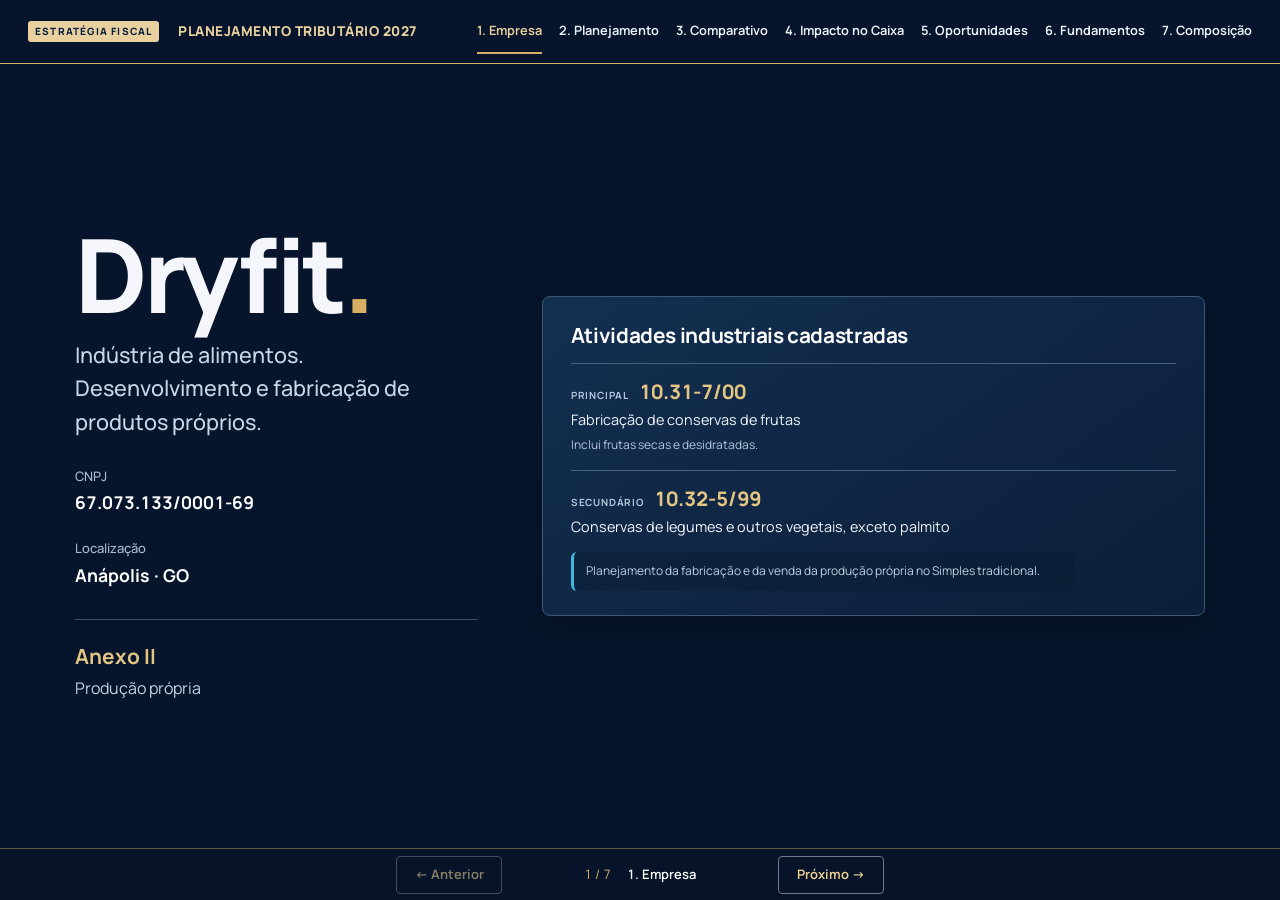
==== commit 5352fc41: "feat: focus Dryfit on manufacturing and quantify buyer credit" ====
--- a/index.html
+++ b/index.html
@@ -31,7 +31,7 @@
 <main class="page-width">
 
   <!-- SLIDE 1: EMPRESA E CNAES -->
-  <section id="empresa" class="presentation-slide company-slide" data-slide><div class="company-identity"><h1 class="companywordmark">Dryfit<span>.</span></h1><p class="company-description">Fabricação e revenda de alimentos.</p><div class="company-data"><div><span>CNPJ</span><strong>67.073.133/0001-69</strong></div><div><span>Localização</span><strong>Anápolis · GO</strong></div></div><div class="company-annexes"><div><strong>Anexo II</strong><span>Produção própria</span></div><div><strong>Anexo I</strong><span>Revenda</span></div></div></div><div class="company-cnae"><h2>Atividades cadastradas</h2><div class="registered-cnae"><span>PRINCIPAL</span><strong>10.31-7/00</strong><p>Fabricação de conservas de frutas</p><small>Inclui frutas secas e desidratadas.</small></div><div class="registered-cnae"><span>SECUNDÁRIO</span><strong>47.29-6/99</strong><p>Varejo de produtos alimentícios em geral ou especializados</p></div><div class="registered-cnae"><span>SECUNDÁRIO</span><strong>47.24-5/00</strong><p>Varejo de hortifrutigranjeiros</p></div><div class="registered-cnae"><span>SECUNDÁRIO</span><strong>10.32-5/99</strong><p>Conservas de legumes e outros vegetais, exceto palmito</p></div><p class="cnae-note">Enquadramento: fabricação no Anexo II e revenda no Anexo I, com receitas separadas na apuração.</p></div></section>
+  <section id="empresa" class="presentation-slide company-slide" data-slide><div class="company-identity"><h1 class="companywordmark">Dryfit<span>.</span></h1><p class="company-description">Indústria de alimentos.<br>Desenvolvimento e fabricação de produtos próprios.</p><div class="company-data"><div><span>CNPJ</span><strong>67.073.133/0001-69</strong></div><div><span>Localização</span><strong>Anápolis · GO</strong></div></div><div class="company-annexes"><div><strong>Anexo II</strong><span>Produção própria</span></div></div></div><div class="company-cnae"><h2>Atividades industriais cadastradas</h2><div class="registered-cnae"><span>PRINCIPAL</span><strong>10.31-7/00</strong><p>Fabricação de conservas de frutas</p><small>Inclui frutas secas e desidratadas.</small></div><div class="registered-cnae"><span>SECUNDÁRIO</span><strong>10.32-5/99</strong><p>Conservas de legumes e outros vegetais, exceto palmito</p></div><p class="cnae-note">Planejamento da fabricação e da venda da produção própria no Simples tradicional.</p></div></section>
 
   <!-- SLIDE 2: ESTRATÉGIA E PLANO DE AÇÃO -->
   <section id="atuacao" data-slide class="presentation-slide section-block" hidden>
@@ -43,13 +43,13 @@
       <article>
         <span class="step-num">ETAPA 1</span>
         <h3>Cadastro fiscal dos produtos</h3>
-        <p>Configurar os produtos por <strong>NCM, composição e origem</strong>. Distinguir produção própria e revenda para aplicar a tributação correspondente a cada operação.</p>
+        <p>Configurar matérias-primas e produtos acabados por <strong>NCM, composição e origem</strong>, com o cadastro fiscal adequado à fabricação.</p>
       </article>
 
       <article>
         <span class="step-num">ETAPA 2</span>
         <h3>Documentação e apuração</h3>
-        <p>Emitir <strong>notas fiscais de entrada e saída</strong>, conferir receitas e apurar os impostos no Simples tradicional, com fabricação e revenda tratadas separadamente.</p>
+        <p>Emitir <strong>notas fiscais de entrada e saída</strong> conforme a operação, conferir compras de insumos e apurar as vendas da produção própria no Anexo II.</p>
       </article>
 
       <article>
@@ -60,19 +60,18 @@
     </div>
     <div class="plan-forecast" aria-label="Referência de recolhimento para 2027">
       <div><span>Receita mensal de referência</span><strong id="planRevenue">R$ 3.000,00</strong></div>
-      <div><span>Imposto mensal da revenda</span><strong id="planRetail">R$ 120,00</strong></div>
       <div><span>Imposto mensal da produção</span><strong id="planProduction">R$ 135,00</strong></div>
     </div>
+    <p class="operation-footnote"><small>Se houver revenda de produtos adquiridos de terceiros, separar essas receitas das vendas da produção própria e apurá-las no Anexo I.</small></p>
   </section>
 
   <!-- SLIDE 3: COMPARATIVO DE RECOLHIMENTO -->
   <div class="page-title" hidden>
     <h1>Quanto a empresa recolhe por mês</h1>
-    <p>Planejamento 2027 · fabricação e revenda · Anápolis / GO</p>
+    <p>Planejamento 2027 · indústria de alimentos · Anápolis / GO</p>
     <div class="company-meta">
       <span>CNPJ 67.073.133/0001-69</span>
       <span id="annexContext">Produção própria · Anexo II</span>
-      <span>Revenda Varejo: Anexo I (4,00%)</span>
     </div>
   </div>
 
@@ -86,12 +85,8 @@
       </div>
 
       <div class="field activity-choice">
-        <span class="field-label">Atividade da receita</span>
-        <div class="segmented" role="group" aria-label="Enquadramento da mercadoria">
-          <button type="button" id="activityAnnex2" aria-pressed="true">Produção própria · II</button>
-          <button type="button" id="activityAnnex1" aria-pressed="false">Revenda · I</button>
-        </div>
-        <p class="hint" id="activityHint">Produção própria no CNAE 1031-7/00 (4,5%). Revenda com CNAEs de comércio · Anexo I.</p>
+        <span class="field-label">Operação analisada</span>
+        <div class="product-benefit-fixed"><strong>Fabricação própria · Anexo II</strong><span>Simples tradicional · alíquota inicial de 4,5%</span></div>
       </div>
 
       <div class="field product-choice">
@@ -190,15 +185,17 @@
     <div class="regime-grid">
       <article>
         <h3>B2C · venda ao consumidor final</h3>
-        <p>O preço de venda e a margem consideram os tributos reunidos no DAS, conforme a atividade e a faixa de faturamento.</p>
-      </article>
-      <article>
+        <p>O preço dos produtos próprios e a margem da indústria consideram os tributos reunidos no DAS, conforme a faixa de faturamento.</p>
+      </article>
+      <article class="b2b-credit">
         <h3>B2B · venda a empresas</h3>
-        <p>Clientes no regime regular <strong>podem aproveitar crédito de IBS/CBS nas compras da Dryfit</strong>, limitado ao valor desses tributos devido no Simples. LC 214/2025, art. 47, § 9º, II.</p>
+        <p>O cliente que apura IBS/CBS no regime regular, por fora do Simples, pode aproveitar a parcela desses tributos no DAS da Dryfit. Cliente com IBS/CBS dentro do DAS não aproveita crédito.</p>
+        <p class="buyer-credit-rates">Do valor do DAS: CBS de 13,85% e IBS de 0,15%. Sobre a venda: <strong>CBS <span id="buyerCbsRate">0,62325%</span> + IBS <span id="buyerIbsRate">0,00675%</span> = <span id="buyerTotalRate">0,63%</span></strong>.</p>
+        <p>Em uma compra de R$ 1.000: <strong>até <span id="buyerCreditExample">R$ 6,30</span> de crédito</strong>, com nota fiscal idônea e cumpridos os requisitos fiscais. Percentuais da faixa selecionada, em 2027.</p>
       </article>
       <article>
         <h3>Documentos e recebimentos</h3>
-        <p>As notas de compra e venda sustentam o cálculo dos impostos. O acompanhamento dos pagamentos mantém o controle do caixa.</p>
+        <p>A Dryfit, no Simples tradicional, não desconta créditos de IBS/CBS das suas compras. Notas fiscais e controle dos recebimentos sustentam a apuração e o acompanhamento do caixa.</p>
       </article>
     </div>
   </section>
@@ -207,8 +204,8 @@
   <section id="oportunidades" data-slide class="presentation-slide section-block" hidden>
     <div class="section-heading"><h2>Oportunidades na reforma tributária</h2><p>Redução de 60%, alíquota zero e créditos de IBS/CBS por produto.</p></div>
     <div class="opportunity-list">
-      <article><div><h3>Maçã, damasco e ameixa secos</h3><span class="status">Redução de 60% · IBS/CBS</span></div><p>NCM 0813.30.00, 0813.10.00 e 0813.20.10/20, sem açúcar ou edulcorantes. No cenário regular de 2027: <strong>CBS estimada de 4,48% + IBS de 0,04%</strong>. Fundamento: Anexo VII, item 14.</p></article>
-      <article><div><h3>Coco dessecado</h3><span class="status">Alíquota zero · IBS/CBS</span></div><p>NCM 0801.11.00: <strong>CBS de 0% + IBS de 0%</strong> no regime regular, pela previsão do Anexo XV, item 6. O DAS remanescente é devido no modelo por fora.</p></article>
+      <article><div><h3>Maçã, damasco e ameixa secos</h3><span class="status">Redução de 60% · IBS/CBS</span></div><p>NCM 0813.30.00, 0813.10.00 e 0813.20.10/20, sem açúcar ou edulcorantes. No cenário regular de 2027: <strong>CBS estimada de 4,48% + IBS de 0,04%</strong>.</p></article>
+      <article><div><h3>Coco dessecado</h3><span class="status">Alíquota zero · IBS/CBS</span></div><p>NCM 0801.11.00: <strong>CBS de 0% + IBS de 0%</strong> no regime regular. O DAS remanescente é devido no modelo por fora.</p></article>
       <article><div><h3>Créditos nas compras</h3><span class="status">Regime regular · notas fiscais</span></div><p>As notas fiscais das compras comprovam os créditos que podem reduzir IBS/CBS no regime regular, conforme as regras de aproveitamento.</p></article>
       <article><div><h3>Aplicação ao planejamento</h3><span class="status">Simples tradicional · decisão atual</span></div><p>As oportunidades acima estão demonstradas no comparativo com IBS/CBS por fora. As frutas secas e o coco analisados não têm monofasia de IBS/CBS. <strong>A Dryfit seguirá no Simples tradicional.</strong></p></article>
     </div>
@@ -219,7 +216,7 @@
   <section id="legislacao" class="presentation-slide section-block legal-slide" data-slide hidden>
     <div class="section-heading"><h2>Fundamentos do planejamento</h2><p>Legislação e orientações oficiais consultadas em 12/11/2026.</p></div>
     <div class="legal-grid">
-      <article><span class="law-label">Regime definido</span><h3>Simples tradicional</h3><p>Produção própria no Anexo II e revenda no Anexo I. Receitas segregadas e faixa determinada pelo faturamento acumulado.</p><strong>Recolhimento unificado no DAS</strong><a href="https://legis.senado.gov.br/norma/40180341/publicacao/40181429" target="_blank" rel="noopener noreferrer">LC 123/2006 e LC 214/2025 · art. 41</a></article>
+      <article><span class="law-label">Regime definido</span><h3>Simples tradicional</h3><p>Fabricação e venda da produção própria no Anexo II. Faixa determinada pelo faturamento acumulado.</p><strong>Recolhimento unificado no DAS</strong><a href="https://legis.senado.gov.br/norma/40180341/publicacao/40181429" target="_blank" rel="noopener noreferrer">LC 123/2006 e LC 214/2025 · art. 41</a></article>
       <article><span class="law-label">IBS/CBS por produto</span><h3>Frutas secas e coco dessecado</h3><p>Redução de 60% para frutas secas elegíveis e alíquota zero para coco dessecado. Aplicação no regime regular de IBS/CBS.</p><strong>Benefícios por NCM e composição</strong><a href="https://legis.senado.gov.br/norma/40180341/publicacao/40180967" target="_blank" rel="noopener noreferrer">LC 214 · Anexo VII</a><a href="https://legis.senado.gov.br/norma/40180341/publicacao/40181038" target="_blank" rel="noopener noreferrer">LC 214 · Anexo XV</a></article>
       <article><span class="law-label">ICMS no Simples · Goiás</span><h3>Tributação das vendas</h3><p>A isenção geral de hortifrutícolas não é aplicável à parcela do ICMS no DAS. Os NCMs analisados não constam da lista vigente de ST por produto.</p><strong>Manter o ICMS no DAS</strong><a href="https://orientacaotributaria.economia.go.gov.br/spo-web/perguntasfrequentes/perguntafrequente/20872" target="_blank" rel="noopener noreferrer">Economia/GO · orientação 20872</a></article>
       <article><span class="law-label">Compras interestaduais · Goiás</span><h3>Dispensa e isenção do DIFAL-SN</h3><p>Dispensa na faixa de receita analisada. Isenção para matéria-prima empregada na fabricação, nos termos da norma estadual.</p><strong>Redução do custo de entrada</strong><a href="https://appasp.economia.go.gov.br/legislacao/arquivos/Rcte/Anexos/ANEXO_20_DA_APURACAO_E_DO_PAGAMENTO_DO_ICMS_DIFAL_SN.htm" target="_blank" rel="noopener noreferrer">RCTE/GO · Anexo XX, art. 2º, IV</a><a href="https://appasp.economia.go.gov.br/legislacao/arquivos/Decretos/D_10611.htm" target="_blank" rel="noopener noreferrer">Anexo IX · art. 6º, CXXIV</a></article>
@@ -273,18 +270,19 @@
   </div>
   <div class="detail-content">
     <p>Simulação elaborada sob a legislação vigente (LC 123/2006 e LC 214/2025) para o ano de 2027.</p>
-    <p><strong>Produção e revenda:</strong> Anexo II e Anexo I, respectivamente. Alíquotas iniciais 4,5% e 4%; a RBT12 total determina a faixa. O comparativo calcula cada atividade separadamente, com a mesma receita.</p>
+    <p><strong>Produção própria:</strong> Anexo II, com alíquota inicial de 4,5%; a RBT12 determina a faixa. O comparativo apresenta a fabricação e a venda dos produtos da indústria.</p>
     <p><strong>Benefício por produto:</strong> a redução de 60% e a alíquota zero da LC 214 são aplicadas somente aos débitos de IBS/CBS do regime regular por fora. Não reduzem o DAS integral. Fundamento: LC 214, art. 41, §§ 2º e 3º, e <a href="https://www.planalto.gov.br/ccivil_03/leis/lcp/lcp123.htm#art24" target="_blank" rel="noopener noreferrer">LC 123, art. 24, § 1º</a>.</p>
     <p><strong>Monofasia na atividade apresentada:</strong> frutas secas e coco não integram a lista de combustíveis do art. 172 da LC 214/2025. Portanto, não há redução por monofasia de IBS/CBS para esses produtos. NCM e composição definem o tratamento do produto.</p>
     <p><strong>Créditos no regime regular:</strong> exigem compra elegível e nota fiscal idônea. <strong>Mercadoria comprada sem nota fiscal idônea não gera crédito apropriável.</strong> O aproveitamento segue as condições de recolhimento ou compensação do tributo e as exceções previstas no art. 48. Fundamento: LC 214, arts. 47–48.</p>
-    <p><strong>Simples tradicional:</strong> a Dryfit não apropria créditos de entrada de IBS/CBS no DAS. Nas suas vendas, o comprador PJ regular pode aproveitar crédito limitado ao IBS/CBS devido no Simples, conforme art. 47, § 9º, II.</p>
-    <p><strong>ICMS em Goiás — vendas:</strong> para os NCMs 0813.10.00, 0813.20.10/20, 0813.30.00 e 0801.11.00, as operações usuais de fabricação e revenda analisadas não estão na lista vigente de substituição pelas operações posteriores por produto. RCTE/GO, Anexo VIII, art. 32 e Apêndice II. A antiga lista do Apêndice X vigorou até 30/06/2007 e não fundamenta o enquadramento atual. Cadeias especiais de franquia, marketing direto e operações com outros destinos seguem suas próprias regras.</p>
+    <p><strong>Crédito do comprador B2B:</strong> a Dryfit não apropria créditos de entrada de IBS/CBS no DAS. O comprador que apura IBS/CBS no regime regular, inclusive optante pelo Simples com esses tributos por fora, pode aproveitar crédito limitado ao IBS/CBS devido pela Dryfit no Simples. O comprador com IBS/CBS no DAS não tem esse aproveitamento. Exigem-se aquisição elegível, nota fiscal eletrônica idônea e as condições dos arts. 47–48 da LC 214/2025, especialmente art. 47, § 9º, I e II.</p>
+    <p><strong>Percentuais de crédito em 2027:</strong> no Anexo II, nas faixas abrangidas pela simulação, a CBS representa 13,85% do DAS e o IBS, 0,15% do DAS. Na faixa inicial, 4,5% × 13,85% = 0,62325% da venda em CBS; 4,5% × 0,15% = 0,00675% em IBS. Total: 0,63% da venda, ou R$ 6,30 em R$ 1.000. O cálculo acompanha a alíquota efetiva selecionada e não considera o DAS inteiro como crédito. Fundamento: LC 214/2025, Anexo XIX, tabela do Anexo II para 2027–2028. Valores ilustrativos; a apropriação utiliza os valores da operação fiscal.</p>
+    <p><strong>ICMS em Goiás — vendas:</strong> para os NCMs 0813.10.00, 0813.20.10/20, 0813.30.00 e 0801.11.00, as operações usuais de venda da produção própria analisadas não estão na lista vigente de substituição pelas operações posteriores por produto. RCTE/GO, Anexo VIII, art. 32 e Apêndice II. A antiga lista do Apêndice X vigorou até 30/06/2007 e não fundamenta o enquadramento atual. Cadeias especiais de franquia, marketing direto e operações com outros destinos seguem suas próprias regras.</p>
     <p><strong>ICMS em Goiás — DAS:</strong> a orientação oficial 20872 da Economia/GO informa que a isenção geral para hortifrutícolas não abrange as saídas próprias do optante pelo Simples. Os benefícios gerais não autorizam excluir ICMS do DAS da Dryfit. A análise mantém o componente estadual.</p>
     <p><strong>DIFAL-SN nas entradas:</strong> RCTE/GO, Anexo XX, art. 2º, IV: compras abrangidas pela norma são dispensadas quando a receita acumulada é de até 10% do sublimite aplicável, equivalentes a R$ 360 mil com sublimite de R$ 3,6 milhões. A faixa anualizada apresentada, de R$ 36 mil a R$ 240 mil, está dentro do limite. No início de atividade, aplica-se a regra proporcional do dispositivo. A dispensa não alcança automaticamente compras para uso, consumo ou ativo imobilizado.</p>
     <p><strong>Matéria-prima da fabricação:</strong> Anexo IX, art. 6º, CXXIV: aquisições interestaduais empregadas na fabricação de nova espécie de mercadoria têm isenção do diferencial, observadas as exclusões do próprio dispositivo. Quando houver DIFAL-SN devido nas operações abrangidas, os arts. 3º e 4º do Anexo XX autorizam o cálculo reduzido previsto na norma. O benefício das entradas não altera a composição do DAS das vendas.</p>
     <p><strong>Alíquotas estimadas:</strong> referência CBS de 11,3% estimada pelo TCU, com redução transitória de 0,1 ponto: CBS 11,2% + IBS 0,1%. Com redução de 60%: CBS 4,48% e IBS 0,04%. <a href="https://portal.tcu.gov.br/imprensa/noticias/tcu-calcula-aliquota-de-referencia-de-113-para-novo-tributo-sobre-consumo" target="_blank" rel="noopener noreferrer">Estimativa oficial do TCU</a>.</p>
     <p><strong>Base do comparativo:</strong> receita mensal usada como base ilustrativa dos débitos de IBS/CBS; o controle desconta o percentual estimado de créditos informado. No cenário atual de referência, o crédito é 0%. A apuração fiscal utiliza as bases e os créditos efetivamente comprovados.</p>
-    <p><strong>Tabelas 2027–2028:</strong> <a href="https://legis.senado.gov.br/norma/40180341/publicacao/40181079" target="_blank" rel="noopener noreferrer">Anexo I</a> e <a href="https://legis.senado.gov.br/norma/40180341/publicacao/40181111" target="_blank" rel="noopener noreferrer">Anexo II</a>. O comparativo adota receita mensal constante para demonstrar o recolhimento de cada atividade; a regra de início de atividade considera a receita proporcional acumulada.</p>
+    <p><strong>Tabela 2027–2028:</strong> <a href="https://legis.senado.gov.br/norma/40180341/publicacao/40181111" target="_blank" rel="noopener noreferrer">Anexo II · indústria</a>. O comparativo adota receita mensal constante para demonstrar o recolhimento da produção própria; a regra de início de atividade considera a receita proporcional acumulada.</p>
     <p><strong>Prazo IBS/CBS em 2027:</strong> para o primeiro semestre, a Receita informou opção até 30/10/2026 e cancelamento entre 03/11 e 20/12/2026. O planejamento apresentado mantém IBS/CBS no recolhimento do Simples tradicional. <a href="https://www.gov.br/receitafederal/pt-br/assuntos/noticias/2026/setembro/simples-nacional-2027-entenda-os-novos-prazos-e-faca-sua-escolha-com-consciencia-e-tranquilidade/" target="_blank" rel="noopener noreferrer">Receita Federal · prazos de 2027</a>. A apresentação não formaliza opção tributária.</p>
   </div>
 </dialog>
@@ -350,7 +348,7 @@
   <div class="product-conditions">
     <h3>Requisitos para a Redução de 60%:</h3>
     <ul>
-      <li>Sem adição de açúcar ou outros edulcorantes; NCM e composição compatíveis com o item 14 do Anexo VII.</li>
+      <li>Sem adição de açúcar ou outros edulcorantes; NCM e composição compatíveis com os produtos beneficiados.</li>
       <li>Respeitar as exclusões de nozes, castanhas e frutas não regionais; misturas exigem análise de todos os componentes.</li>
       <li>Benefício na apuração regular de IBS/CBS, após opção pelo modelo por fora. O DAS integral não muda.</li>
     </ul>
--- a/assets/css/client_final.css
+++ b/assets/css/client_final.css
@@ -64,10 +64,13 @@
   .company-cnae { padding:24px 28px; }
   .company-cnae h2 { font-size:1.3rem; }
   .benefit-scope { color:#435570; font-size:.75rem; line-height:1.5; margin-top:8px; }
-  .plan-forecast { display:grid; grid-template-columns:repeat(3,minmax(0,1fr)); gap:22px; margin-top:32px; border-top:1px solid #45617e; padding-top:22px; }
+  .plan-forecast { display:grid; grid-template-columns:repeat(2,minmax(0,1fr)); gap:22px; margin-top:32px; border-top:1px solid #45617e; padding-top:22px; }
   .plan-forecast span { display:block; color:#c1d2e4; font-size:.8rem; }
   .plan-forecast strong { display:block; color:#f0d394; font-size:clamp(1.4rem,2vw,2rem); margin-top:6px; font-weight:800; font-variant-numeric:tabular-nums; }
   #atuacao .plan-note { color:#c0d2e5; font-size:.78rem; margin-top:13px; line-height:1.5; }
+  #atuacao .operation-footnote { color:#c0d2e5; margin-top:13px; line-height:1.5; }
+  #atuacao .operation-footnote small { font-size:.75rem; }
+  .buyer-credit-rates strong { color:var(--navy); }
   #oportunidades>.source-button { margin-top:14px; }
   #legalDialog .history { color:#14263d; background:#edf2f8; padding:16px; margin-bottom:20px; border:1px solid #c1ccdb; }
   #legalDialog .control-value { font-size:1.5rem; }
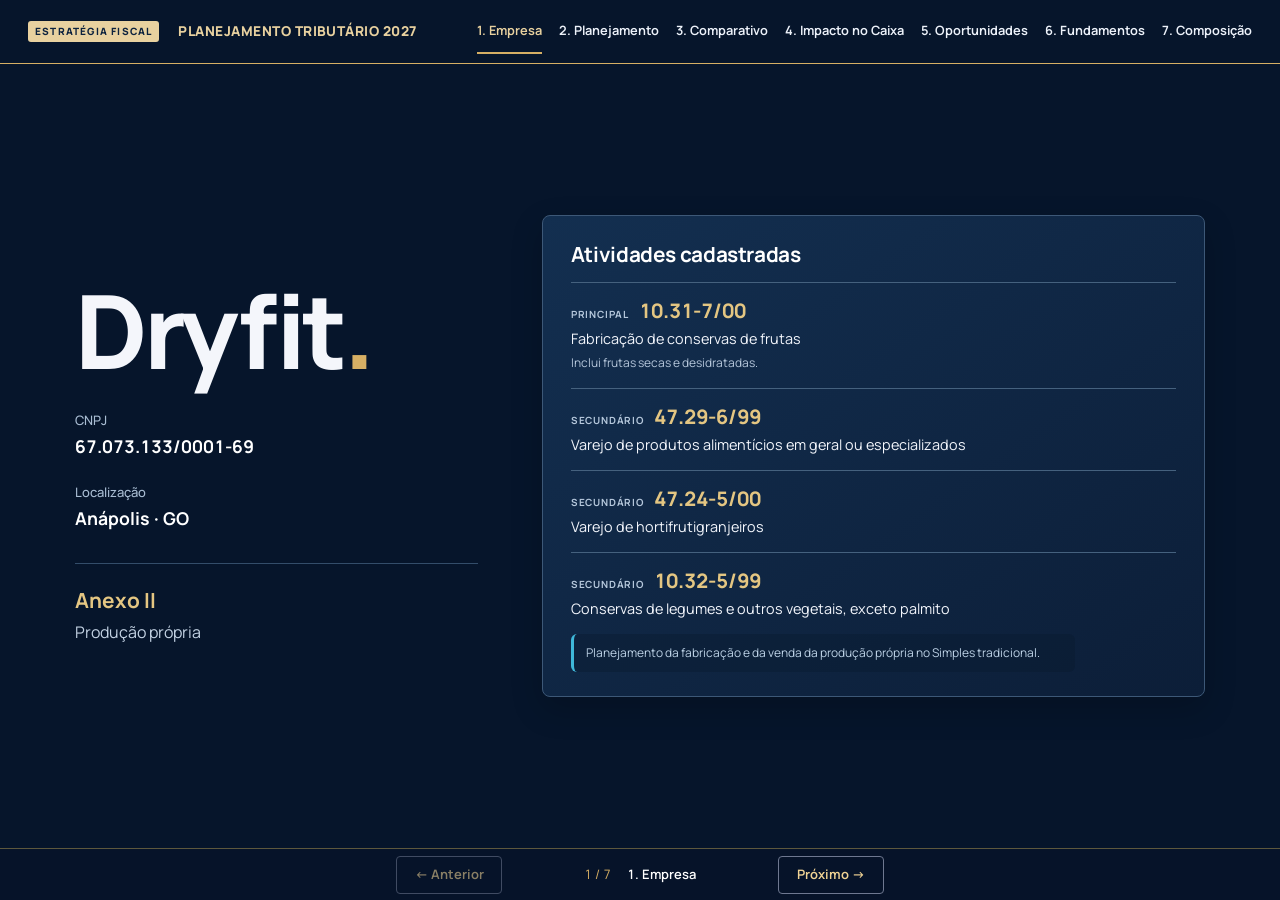
==== commit 6f936a96: "docs: show all registered secondary activities and refine company copy" ====
--- a/index.html
+++ b/index.html
@@ -31,7 +31,7 @@
 <main class="page-width">
 
   <!-- SLIDE 1: EMPRESA E CNAES -->
-  <section id="empresa" class="presentation-slide company-slide" data-slide><div class="company-identity"><h1 class="companywordmark">Dryfit<span>.</span></h1><p class="company-description">Indústria de alimentos.<br>Desenvolvimento e fabricação de produtos próprios.</p><div class="company-data"><div><span>CNPJ</span><strong>67.073.133/0001-69</strong></div><div><span>Localização</span><strong>Anápolis · GO</strong></div></div><div class="company-annexes"><div><strong>Anexo II</strong><span>Produção própria</span></div></div></div><div class="company-cnae"><h2>Atividades industriais cadastradas</h2><div class="registered-cnae"><span>PRINCIPAL</span><strong>10.31-7/00</strong><p>Fabricação de conservas de frutas</p><small>Inclui frutas secas e desidratadas.</small></div><div class="registered-cnae"><span>SECUNDÁRIO</span><strong>10.32-5/99</strong><p>Conservas de legumes e outros vegetais, exceto palmito</p></div><p class="cnae-note">Planejamento da fabricação e da venda da produção própria no Simples tradicional.</p></div></section>
+  <section id="empresa" class="presentation-slide company-slide" data-slide><div class="company-identity"><h1 class="companywordmark">Dryfit<span>.</span></h1><div class="company-data"><div><span>CNPJ</span><strong>67.073.133/0001-69</strong></div><div><span>Localização</span><strong>Anápolis · GO</strong></div></div><div class="company-annexes"><div><strong>Anexo II</strong><span>Produção própria</span></div></div></div><div class="company-cnae"><h2>Atividades cadastradas</h2><div class="registered-cnae"><span>PRINCIPAL</span><strong>10.31-7/00</strong><p>Fabricação de conservas de frutas</p><small>Inclui frutas secas e desidratadas.</small></div><div class="registered-cnae"><span>SECUNDÁRIO</span><strong>47.29-6/99</strong><p>Varejo de produtos alimentícios em geral ou especializados</p></div><div class="registered-cnae"><span>SECUNDÁRIO</span><strong>47.24-5/00</strong><p>Varejo de hortifrutigranjeiros</p></div><div class="registered-cnae"><span>SECUNDÁRIO</span><strong>10.32-5/99</strong><p>Conservas de legumes e outros vegetais, exceto palmito</p></div><p class="cnae-note">Planejamento da fabricação e da venda da produção própria no Simples tradicional.</p></div></section>
 
   <!-- SLIDE 2: ESTRATÉGIA E PLANO DE AÇÃO -->
   <section id="atuacao" data-slide class="presentation-slide section-block" hidden>
@@ -62,7 +62,7 @@
       <div><span>Receita mensal de referência</span><strong id="planRevenue">R$ 3.000,00</strong></div>
       <div><span>Imposto mensal da produção</span><strong id="planProduction">R$ 135,00</strong></div>
     </div>
-    <p class="operation-footnote"><small>Se houver revenda de produtos adquiridos de terceiros, separar essas receitas das vendas da produção própria e apurá-las no Anexo I.</small></p>
+    <p class="operation-footnote"><small>Se houver revenda de produtos adquiridos de terceiros, as receitas dessas vendas serão tributadas pelo Anexo I e apuradas separadamente da produção própria.</small></p>
   </section>
 
   <!-- SLIDE 3: COMPARATIVO DE RECOLHIMENTO -->
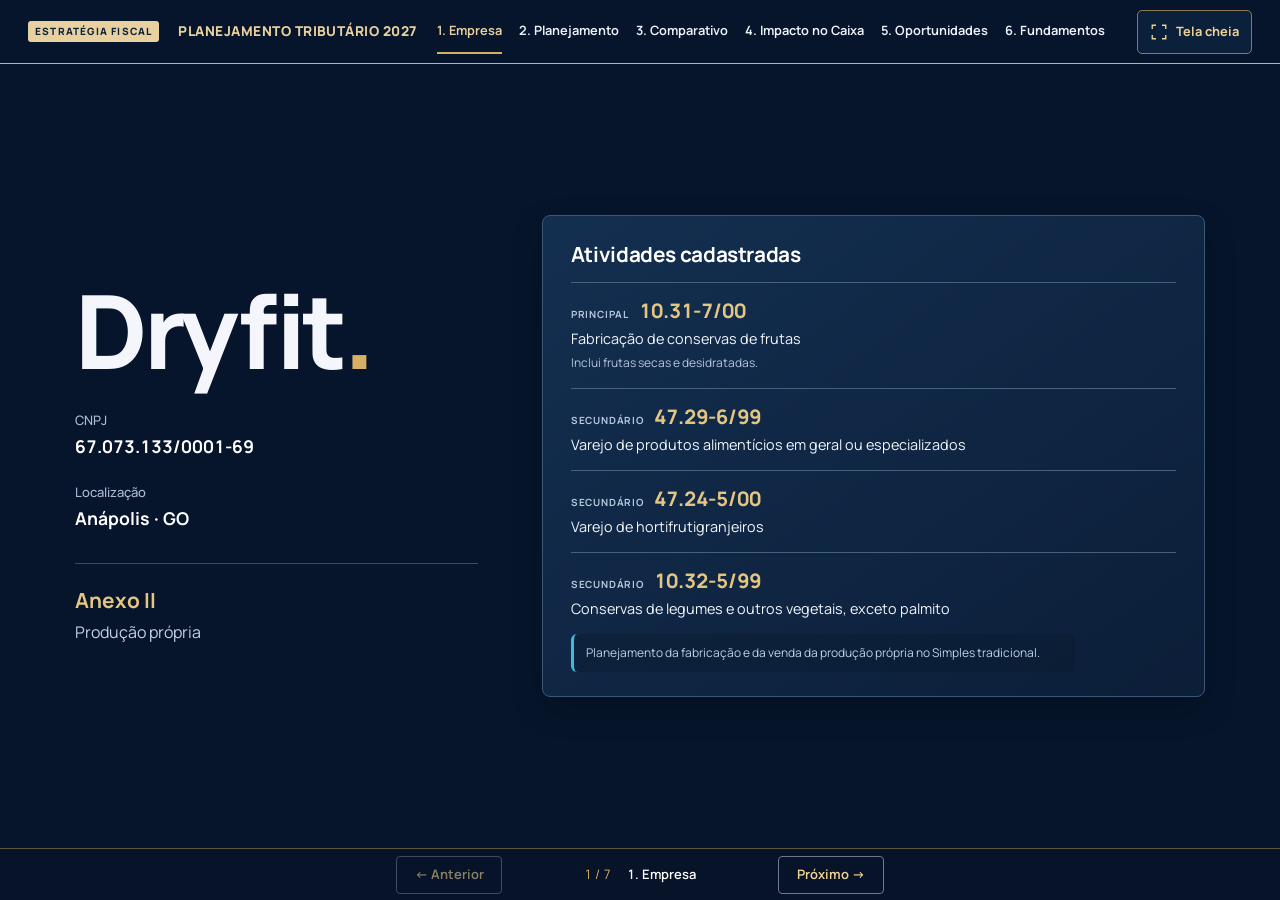
==== commit 416cf7a9: "feat: add accessible fullscreen presentation control" ====
--- a/index.html
+++ b/index.html
@@ -26,6 +26,13 @@
     <a href="#legislacao">6. Fundamentos</a>
     <a href="#tributos">7. Composição</a>
   </nav>
+  <div id="fullscreenControl" class="fullscreen-control" hidden>
+    <button type="button" id="fullscreenToggle" class="fullscreen-button" aria-label="Entrar em tela cheia" aria-pressed="false" title="Entrar em tela cheia">
+      <svg viewBox="0 0 24 24" width="18" height="18" fill="none" stroke="currentColor" stroke-width="1.8" aria-hidden="true"><path d="M8 3H3v5M16 3h5v5M21 16v5h-5M8 21H3v-5"/></svg>
+      <span id="fullscreenLabel">Tela cheia</span>
+    </button>
+    <p id="fullscreenMessage" class="fullscreen-message" role="status" hidden></p>
+  </div>
 </header>
 
 <main class="page-width">
@@ -189,13 +196,13 @@
       </article>
       <article class="b2b-credit">
         <h3>B2B · venda a empresas</h3>
-        <p>O cliente que apura IBS/CBS no regime regular, por fora do Simples, pode aproveitar a parcela desses tributos no DAS da Dryfit. Cliente com IBS/CBS dentro do DAS não aproveita crédito.</p>
-        <p class="buyer-credit-rates">Do valor do DAS: CBS de 13,85% e IBS de 0,15%. Sobre a venda: <strong>CBS <span id="buyerCbsRate">0,62325%</span> + IBS <span id="buyerIbsRate">0,00675%</span> = <span id="buyerTotalRate">0,63%</span></strong>.</p>
-        <p>Em uma compra de R$ 1.000: <strong>até <span id="buyerCreditExample">R$ 6,30</span> de crédito</strong>, com nota fiscal idônea e cumpridos os requisitos fiscais. Percentuais da faixa selecionada, em 2027.</p>
-      </article>
-      <article>
-        <h3>Documentos e recebimentos</h3>
-        <p>A Dryfit, no Simples tradicional, não desconta créditos de IBS/CBS das suas compras. Notas fiscais e controle dos recebimentos sustentam a apuração e o acompanhamento do caixa.</p>
+        <p><strong>Simples tradicional:</strong> imposto sobre o faturamento. Para o cliente B2B no regime regular, o crédito fica <strong>abaixo de 1% da venda</strong> nas faixas analisadas.</p>
+        <p><strong>Simples com IBS/CBS por fora:</strong> esse cliente aproveita <strong>todo o IBS/CBS da nota</strong>, com crédito maior nas frutas secas tributadas.</p>
+      </article>
+      <article class="dryfit-credit">
+        <h3>Créditos e documentação</h3>
+        <p><strong>IBS/CBS por fora:</strong> a indústria aproveita créditos das compras elegíveis, comprovadas por nota fiscal.</p>
+        <p><strong>Simples tradicional:</strong> não há desconto de créditos de IBS/CBS das compras.</p>
       </article>
     </div>
   </section>
--- a/assets/css/client_final.css
+++ b/assets/css/client_final.css
@@ -70,7 +70,6 @@
   #atuacao .plan-note { color:#c0d2e5; font-size:.78rem; margin-top:13px; line-height:1.5; }
   #atuacao .operation-footnote { color:#c0d2e5; margin-top:13px; line-height:1.5; }
   #atuacao .operation-footnote small { font-size:.75rem; }
-  .buyer-credit-rates strong { color:var(--navy); }
   #oportunidades>.source-button { margin-top:14px; }
   #legalDialog .history { color:#14263d; background:#edf2f8; padding:16px; margin-bottom:20px; border:1px solid #c1ccdb; }
   #legalDialog .control-value { font-size:1.5rem; }
@@ -136,6 +135,21 @@
   .regime-grid { margin-top:16px; }
 }
 .presentation-slide:not([hidden]) { animation:none; }
+.fullscreen-control { position:relative; flex:none; }
+.fullscreen-button { display:inline-flex; align-items:center; justify-content:center; gap:8px; min-width:112px; min-height:44px; padding:8px 12px; border:1px solid #8c794f; border-radius:5px; color:#f0d394; background:#0b203a; font:inherit; font-size:.8rem; font-weight:700; cursor:pointer; white-space:nowrap; }
+.fullscreen-button:hover { background:#17344f; border-color:#e4c682; }
+.fullscreen-button:focus-visible { outline:2px solid #f0d394; outline-offset:3px; }
+.fullscreen-button:disabled { opacity:.65; cursor:wait; }
+.fullscreen-message { position:absolute; top:calc(100% + 8px); right:0; z-index:20; width:260px; padding:12px; border:1px solid #8c794f; border-radius:5px; background:#0b203a; color:#f3f6fc; font-size:.8rem; line-height:1.5; }
+@media(min-width:980px) { .masthead .section-nav { flex:1; min-width:0; } }
+@media(max-width:1200px) { .fullscreen-button { min-width:44px; width:44px; padding:10px; } .fullscreen-button span { display:none; } }
+@media(max-width:979px) {
+  .masthead { display:grid; grid-template-columns:minmax(0,1fr) auto; gap:8px 12px; }
+  .masthead .brand-name { min-width:0; }
+  .fullscreen-control { grid-column:2; grid-row:1; }
+  .masthead .section-nav { grid-column:1/-1; min-width:0; }
+}
+@media print { .fullscreen-control { display:none!important; } }
 .product-benefit-fixed { margin-top:8px; padding:10px 12px; border:1px solid #b8c8d7; border-left:3px solid #b18b43; border-radius:4px; background:#edf3f7; color:#102b43; }
 .product-benefit-fixed strong { display:block; font-size:1rem; font-weight:800; }
 .product-benefit-fixed span { display:block; margin-top:2px; font-size:.72rem; color:#465d75; }
